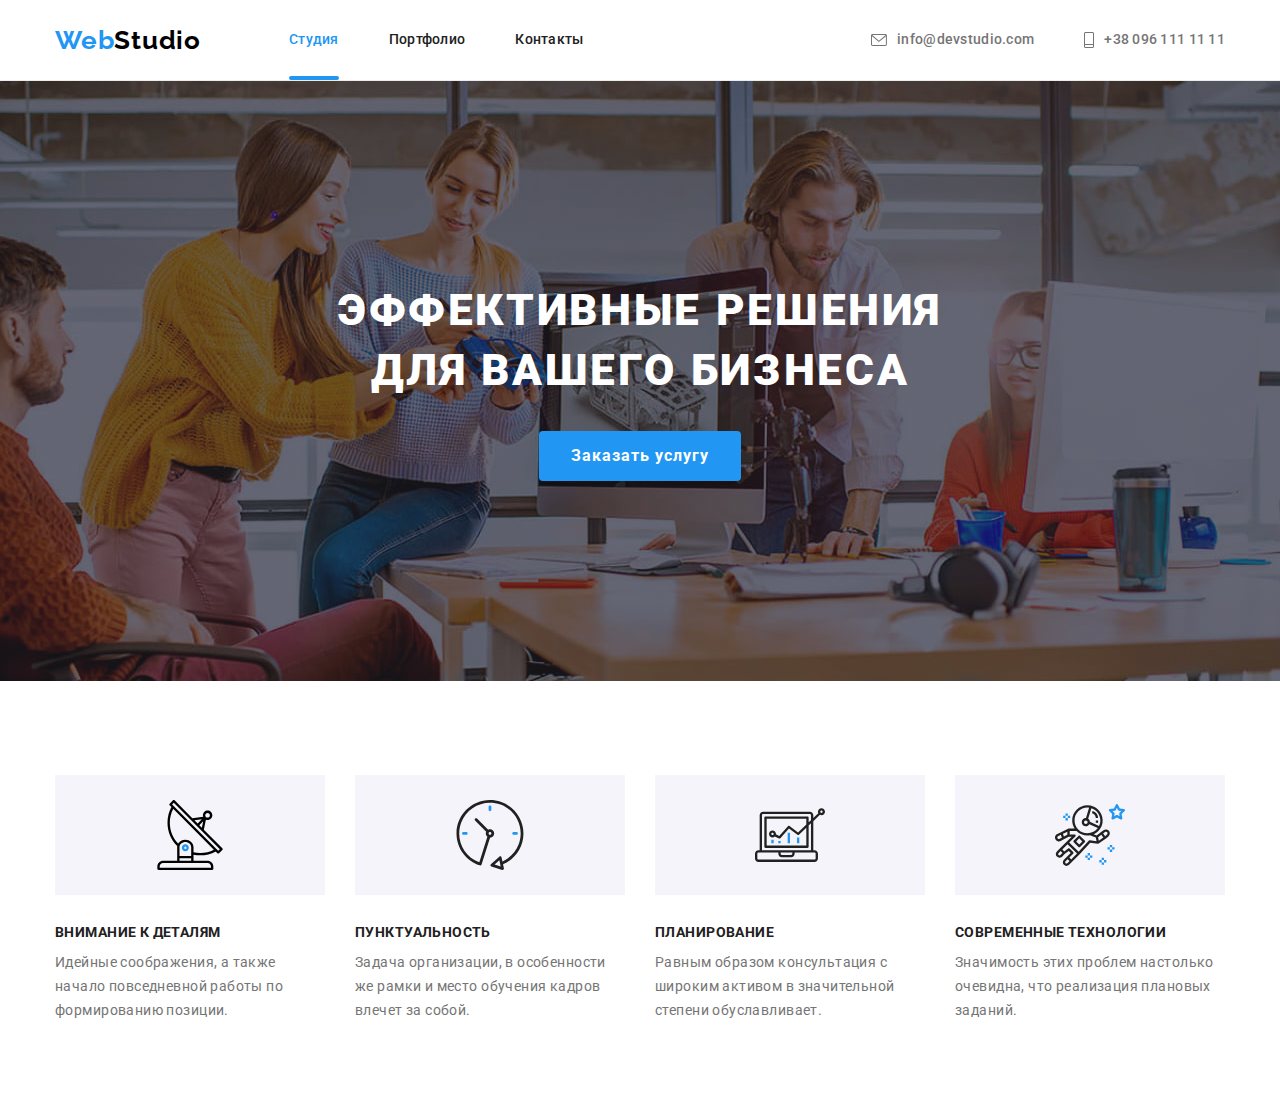
==== index.html @ ddf2f385 "закончил преимущества" ====
<!DOCTYPE html>
<html lang="en">
<head>
    <meta charset="UTF-8">
    <meta http-equiv="X-UA-Compatible" content="IE=edge">
    <meta name="viewport" content="width=device-width, initial-scale=1.0">
    <title>Document</title>
    <link rel="preconnect" href="https://fonts.googleapis.com">
    <link rel="preconnect" href="https://fonts.gstatic.com" crossorigin>
    <link
        href="https://fonts.googleapis.com/css2?family=Oleo+Script&family=Raleway:wght@700&family=Roboto:wght@400;500;700;900&family=Tangerine:wght@700&display=swap"
        rel="stylesheet">
    <link rel="stylesheet" href="https://cdnjs.cloudflare.com/ajax/libs/modern-normalize/1.1.0/modern-normalize.min.css">
    <!-- <link rel="stylesheet" href="./css/styles.css"> -->
    <link rel="stylesheet" href="./css/main.css">
</head>
<!--  -->
<body> 
    <!---------------------Header----------------->
 <header class="header">
     <div class="container wrap-header-item">
         
         <a class="logo" href="">Web<span class="logo__header">Studio</span></a>

         <button type="button" class="header__button">open</button>

         <nav class="header__nav site-nav">
         <ul class="site-nav__list">
             <li class="site-nav__item site-nav__item--current"><a class="site-nav__link site-nav__link--current" href="./index.html" rel="noopener noreferrer">Студия</a></li>
             <li class="site-nav__item"><a class="site-nav__link" href="./portfolio.html" rel="noopener noreferrer">Портфолио</a></li>
             <li class="site-nav__item"><a class="site-nav__link" href="" rel="noopener noreferrer">Контакты</a></li>
         </ul>
        </nav>

        <ul class="header__contact header-contact">
            <li class="header-contact__item"><a class="header-contact__link" href="mailto:info@devstudio.com"><svg class="header-mail-icon"><use href="./images/icons.svg#icon-mail"></use></svg>info@devstudio.com</a></li>
            <li class="header-contact__item"><a class="header-contact__link" href="tel:+380961111111"><svg class="header-phone-icon">
                <use href="./images/icons.svg#icon-tel"></use>
            </svg>+38 096 111 11 11</a></li>
        </ul>
        
     </div>         
 </header>
 <!-- -------------------------------------Main----------- -->
 <main>
<!-- ----------------------------------Hero----------------- -->
     <section class="section-hero">
        <div class="container hero">
         <div class="hero__text-box"><h1 class="hero__text">Эффективные решения для вашего бизнеса</h1></div>
         <button data-modal-open class="hero__button" type="button">Заказать услугу</button>
        </div>
     </section>
<!-- ---------------------------------Advantages------------- -->
     <section class="section advantages">
         <div class="container">
         <h2 class="advantages__heading visually-hidden">Преимущества</h2>


         <ul class="advantages__list">
             <li  class="advantages__item">
                 <div class="advantages__iconbox"><svg class="advantages__icon">
                         <use href="./images/icons.svg#icon-antenna">
                         </use>                         
                     </svg>
                 </div>
                 <h3 class="advantages__title">Внимание к деталям</h3>
                 <p class="advantages__text">Идейные соображения, а также начало повседневной работы по формированию позиции.</p>
                </li>
              <li class="advantages__item">  
                <div class="advantages__iconbox"><svg class="advantages__icon">
                    <use href="./images/icons.svg#icon-clock">
                    </use>                
                </svg>
            </div>
                <h3 class="advantages__title">Пунктуальность</h3>
                <p class="advantages__text">Задача организации, в особенности же рамки и место обучения кадров влечет за собой.</p>
              </li>
              <li class="advantages__item">
                <div class="advantages__iconbox"><svg class="advantages__icon">
                    <use href="./images/icons.svg#icon-diagram">
                    </use>
                </svg>
            </div>
                <h3 class="advantages__title">Планирование</h3>
                <p class="advantages__text">Равным образом консультация с широким активом в значительной степени обуславливает.</p>
              </li>
              <li class="advantages__item">
                <div class="advantages__iconbox"><svg class="advantages__icon">
                    <use href="./images/icons.svg#icon-astronaut">
                    </use>                
                </svg>
            </div>
                <h3 class="advantages__title">Современные технологии</h3>
                <p class="advantages__text">Значимость этих проблем настолько очевидна, что реализация плановых заданий.</p>
              </li>      
         </ul>
        </div>                
     </section>
     <!-- ---------------------------We do--------------------- -->
     <!-- <section class="section we-do">
         <div class="container container__we-do">
         <h2 class="we-do__title">Чем мы занимаемся</h2>
         <ul class="we-do__list">
            <li class="we-do__link">
            <img src="./images/img1m.jpg" alt="рабочий стол человека за работой №1" width="370" height="294">
            <div class="we-do__box-image">
                <div class="we-do__box-title">Десктопные приложения</div>
            </div></li>

            <li class="we-do__link">
            <img src="./images/img2m.jpg" alt="рабочий стол человека за работой №2" width="370" height="294">
            <div class="we-do__box-image">
                <div class="we-do__box-title">Мобильные приложения</div>
            </div></li>

            <li class="we-do__link">
            <img src="./images/img3m.jpg" alt="рабочий стол человека за работой №3" width="370" height="294">
            <div class="we-do__box-image">
                <div class="we-do__box-title">Дизайнерские решения</div>
            </div></li>
         </ul>  
        </div>
         
     </section> -->

     <!-- --------------------------our team---------------- -->
     <!-- <section class="section our-team">
        <div class="container container__our-team">
         <h2 class="our-team__title">Наша команда</h2>
         <ul class="our-team__list">
            <li class="our-team__item">
                <img src="./images/imgf1m.jpg" alt="Игорь Демьяненко Product Designer" width="270" height="260">
                <div class="our-team__comand-description">
                <h3 class="our-team__comand-description--name-foto">Игорь Демьяненко</h3>
                <p class="our-team__comand-description--position">Product Designer</p>
                
                <ul class="our-team__social-list social__list">
                    <li class="social__items">
                        <a class="social__links" href="">
                            <svg class="social__icon" width=20 height=20>
                                <use href="./images/icons.svg#icon-instagram"></use>
                            </svg>
                        </a>
                    </li>
                    <li class="social__items">
                        <a class="social__links" href="">
                            <svg class="social__icon" width=20 height=20>
                                <use href="./images/icons.svg#icon-twitter">

                                </use>
                            </svg>
                        </a>
                    </li>
                    <li class="social__items">
                        <a class="social__links" href="">
                            <svg class="social__icon" width=20 height=20>
                                <use href="./images/icons.svg#icon-facebook">

                                </use>
                            </svg>
                        </a>
                    </li>
                    <li class="social__items">
                        <a class="social__links" href="">
                            <svg class="social__icon" width=20 height=20>
                                <use href="./images/icons.svg#icon-linkedin">

                                </use>
                            </svg>
                        </a>
                    </li>
                </ul>
                </div>
            </li>

            <li class="our-team__item">
                <img src="./images/imgf2m.jpg" alt="Ольга Репина Frontend Developer" width="270" height="260">
                <div class="our-team__comand-description">
                <h3 class="our-team__comand-description--name-foto">Ольга Репина</h3>
                <p class="our-team__comand-description--position">Frontend Developer</p>
                <ul class="our-team__social-list social__list">
                    <li class="social__items">
                        <a class="social__links" href="">
                            <svg class="social__icon" width=20 height=20>
                                <use href="./images/icons.svg#icon-instagram"></use>
                            </svg>
                        </a>
                    </li>
                    <li class="social__items">
                        <a class="social__links" href="">
                            <svg class="social__icon" width=20 height=20>
                                <use href="./images/icons.svg#icon-twitter">
                
                                </use>
                            </svg>
                        </a>
                    </li>
                    <li class="social__items">
                        <a class="social__links" href="">
                            <svg class="social__icon" width=20 height=20>
                                <use href="./images/icons.svg#icon-facebook">
                
                                </use>
                            </svg>
                        </a>
                    </li>
                    <li class="social__items">
                        <a class="social__links" href="">
                            <svg class="social__icon" width=20 height=20>
                                <use href="./images/icons.svg#icon-linkedin">
                
                                </use>
                            </svg>
                        </a>
                    </li>
                </ul>
                </div>
            </li>

            <li class="our-team__item">
                <img src="./images/imgf3m.jpg" alt="Николай Тарасов Marketing" width="270" height="260">
                <div class="our-team__comand-description">
                <h3 class="our-team__comand-description--name-foto">Николай Тарасов</h3>
                <p class="our-team__comand-description--position">Marketing</p>
                <ul class="our-team__social-list social__list">
                    <li class="social__items">
                        <a class="social__links" href="">
                            <svg class="social__icon" width=20 height=20>
                                <use href="./images/icons.svg#icon-instagram"></use>
                            </svg>
                        </a>
                    </li>
                    <li class="social__items">
                        <a class="social__links" href="">
                            <svg class="social__icon" width=20 height=20>
                                <use href="./images/icons.svg#icon-twitter">
                
                                </use>
                            </svg>
                        </a>
                    </li>
                    <li class="social__items">
                        <a class="social__links" href="">
                            <svg class="social__icon" width=20 height=20>
                                <use href="./images/icons.svg#icon-facebook">
                
                                </use>
                            </svg>
                        </a>
                    </li>
                    <li class="social__items">
                        <a class="social__links" href="">
                            <svg class="social__icon" width=20 height=20>
                                <use href="./images/icons.svg#icon-linkedin">
                
                                </use>
                            </svg>
                        </a>
                    </li>
                </ul>
                </div>
            </li>

            <li class="our-team__item">
                <img src="./images/imgf4m.jpg" alt="Михаил Ермаков UI Designer" width="270" height="260">
                <div class="our-team__comand-description">
                <h3 class="our-team__comand-description--name-foto">Михаил Ермаков</h3>
                <p class="our-team__comand-description--position">UI Designer</p>
                <ul class="our-team__social-list social__list">
                    <li class="social__items">
                        <a class="social__links" href="">
                            <svg class="social__icon" width=20 height=20>
                                <use href="./images/icons.svg#icon-instagram"></use>
                            </svg>
                        </a>
                    </li>
                    <li class="social__items">
                        <a class="social__links" href="">
                            <svg class="social__icon" width=20 height=20>
                                <use href="./images/icons.svg#icon-twitter">
                
                                </use>
                            </svg>
                        </a>
                    </li>
                    <li class="social__items">
                        <a class="social__links" href="">
                            <svg class="social__icon" width=20 height=20>
                                <use href="./images/icons.svg#icon-facebook">
                
                                </use>
                            </svg>
                        </a>
                    </li>
                    <li class="social__items">
                        <a class="social__links" href="">
                            <svg class="social__icon" width=20 height=20>
                                <use href="./images/icons.svg#icon-linkedin">
                
                                </use>
                            </svg>
                        </a>
                    </li>
                </ul>
                </div>

            </li>
         </ul>
        </div>
     </section> -->

     <!-- -------------------------clients ------------------------- -->
    <!-- <section class="section our-clients">
        <div class="container clients">
            <h2 class="clients__title">Постоянные клиенты</h2>
            <ul class="client__list">
                <li class="client__item"><a class="client__link" href="">
                    <svg class="client__icon" width=106 height=60>
                        <use href="./images/icons.svg#icon-client1" >

                        </use>
                    </svg>
                </a></li>
                <li class="client__item"><a class="client__link" href="">
                    <svg class="client__icon" width=106 height=60>
                        <use href="./images/icons.svg#icon-client2" >

                        </use>
                    </svg>
                </a></li>
                <li class="client__item"><a class="client__link" href="">
                    <svg class="client__icon" width=106 height=60>
                        <use href="./images/icons.svg#icon-client3" width=106 height=60>

                        </use>
                    </svg>
                </a></li>
                <li class="client__item"><a class="client__link" href="">
                    <svg class="client__icon" width=106 height=60>
                        <use href="./images/icons.svg#icon-client4" width=106 height=60>

                        </use>
                    </svg>
                </a></li>
                <li class="client__item"><a class="client__link" href="">
                    <svg class="client__icon" width=106 height=60>
                        <use href="./images/icons.svg#icon-client5" width=106 height=60>

                        </use>
                    </svg>
                </a></li>
                <li class="client__item"><a class="client__link" href="">
                    <svg class="client__icon" width=106 height=60>
                        <use href="./images/icons.svg#icon-client6" >

                        </use>
                    </svg>
                </a></li>

            </ul>
            
        </div>
    
    </section> -->

 </main>
 <!-- --------------------------footer------------------------------ -->
 <!-- <footer class="footer-all">
     <div class="container container__footer">
         <div class="wrap-logo-addres">
    <a class="logo" href="">Web<span class="logo__footer">Studio</span></a>
    <address class="adress">
        <p class="adress__text">
        г. Киев, пр-т Леси Украинки, 26
        </p>
        <ul class="adress__list">
            <li class="adress__item"><a class="footer__contact" href="mailto:info@example.com">info@example.com</a></li>
            <li class="adress__item"><a class="footer__contact" href="tel:+380991111111">+38 099 111 11 11</a></li>
        </ul>        
    </address>
    </div> -->
    <!-- ----------------------join----------------------------- -->
    <!-- <div class="join">
        <p class="join__title">присоединяйтесь</p>
    
<ul class="social__list">
    <li class="social__items">
        <a class="social__links footer" href="">
            <svg class="social__icon footer" width=20 height=20>
                <use href="./images/icons.svg#icon-instagram"></use>
            </svg>
        </a>
    </li>
    <li class="social__items">
        <a class="social__links footer" href="">
            <svg class="social__icon footer" width=20 height=20>
                <use href="./images/icons.svg#icon-twitter">

                </use>
            </svg>
        </a>
    </li>
    <li class="social__items">
        <a class="social__links footer" href="">
            <svg class="social__icon footer" width=20 height=20>
                <use href="./images/icons.svg#icon-facebook">

                </use>
            </svg>
        </a>
    </li>
    <li class="social__items">
        <a class="social__links footer" href="">
            <svg class="social__icon footer" width=20 height=20>
                <use href="./images/icons.svg#icon-linkedin">

                </use>
            </svg>
        </a>
    </li>
</ul>
    </div> -->
<!-- -------------------------- subscription ------------------------>

    <!-- <div class="subscription"><p class="subscription__title">Подпишитесь на рассылку</p>
    
    <form action="#" class="subscription__form">
    <input type="email" class="subscription__input" placeholder="Email">    
    <button type="submit" class="subscription__button" >Подписаться <span>
    <svg class="subscription__svg" width=24 height=24>
        <use href="./images/icons.svg#icon-send">    
        </use>
    </svg>
    </span></button>
    </form>
    </div>
    
    

    </div>
 </footer> -->



 <!-- ---------------------modal-------------------------------------- -->
<div class="backdrop is-hidden" data-modal>
    <div class="modal">
        <button data-modal-close class="modal__button-closed">
            <svg class="modal__button-closed__cross" width=11 height=11>
                <use href="./images/icons.svg#icon-cross">         
                </use>
            </svg>
            </button>

            <p class="modal__title">Оставьте свои данные, мы вам перезвоним</p>
            <form action="#" class="modal__form">
                <div class="modal__field">
                <label for="user-name" class="modal__form--label">Имя</label>
                <div class="svg-input-warp">
                <input id="user-name" type="text" name="user-name" required class="modal__form--input">
                <svg class="modal__svg" width=12px height=12px>
                    <use href="./images/icons.svg#icon-manblack"></use>
                </svg>
                </div>                
                </div>
                <div class="modal__field">
                    <label for="user-tel" class="modal__form--label">Телефон</label>
                    <div class="svg-input-warp">
                        <input id="user-tel" type="tel" name="user-tel" required class="modal__form--input">
                        <svg class="modal__svg" width=13px height=13px>
                            <use href="./images/icons.svg#icon-telmodal"></use>
                        </svg>
                    </div>
                </div>
                <div class="modal__field">
                    <label for="user-mail" class="modal__form--label">Почта</label>
                    <div class="svg-input-warp">
                        <input id="user-mail" type="email" name="user-mail" required class="modal__form--input">
                        <svg class="modal__svg" width=15px height=12px>
                            <use href="./images/icons.svg#icon-mailmodal"></use>
                        </svg>
                    </div>
                </div>
                <div class="modal__field text-area">
                    <label for="modal-comment" class="modal__form--label">Комментарий</label>
                    <textarea class="modal__text--area" name="user-comment" id="modal-comment" placeholder="Введите текст"></textarea>
                </div>

                <div class="checkbox">
                    <input type="checkbox" name="slave" id="slave" class="checkbox__input visually-hidden"/>
                    <label for="slave" class="checkbox__label"><span class="checkbox__icon">
                        <svg class="checkbox__svg" width=11px height=8px>
                        <use href="./images/icons.svg#icon-icon-cheksmal"></use>
                    </svg></span> Соглашаюсь с рассылкой и принимаю <a href="" class="checkbox-link">Условия договора</a> </label>
                </div>


                <button type="submit" class="modal__button--submit" >Отправить</button>
            </form>
    </div>
</div>
 
<script src="./js/modal.js"></script>
</body>
</html>




<!-- fill="#fff" style="fill: var(--color1, #fff); stroke: var(--color1, #fff)" stroke="#fff" stroke-linejoin="miter"
stroke-linecap="butt" stroke-miterlimit="4" stroke-width="0.64" -->
---- css/styles.css ----
/* шрифты
Raleway 700
Oleo Script 400
Roboto 500
Roboto 900
Roboto 700
Roboto 400*/

/* :root {
  --main-title-color: #ffffff;
  --second-title-color: #212121;
  --main-text-color: #757575;
  --main-logo-color: #2196f3;
  --second-logo-color: #000000;
  --main-btn-color: #212121;
  --second-btn-color: #ffffff;
  --main-headertext-color: #212121;
  --second-headertext-color: #757575;
  --third-headertext-color: #2196f3;
  --main-footertext-color: #ffffff;
  --second-footertext-color: rgba(255, 255, 255, 0.6);
  --third-logo-color: #ffffff;
  --third-footertext-color: #2196f3;
  --firs-icon-color: #afb1b8;
} */
/* ul {
  list-style: none;
  padding: 0;
}
h1,
h2,
h3,
h4,
h5,
h6,
p,
ul {
  margin: 0;
  padding-inline-start: 0;
}

body {
  font-family: Roboto, sans-serif;
  color: #757575;
  background: #ffffff;
}

button {
  padding: 0;
  border: 0;
}

.list {
  list-style: none;
}
.link {
  text-decoration: none;
} */
/* .section {
  padding-top: 94px;
  padding-bottom: 94px;
}

.container {
  width: 1200px;
  padding-left: 15px;
  padding-right: 15px;
  margin: 0 auto;
} */

/* .visually-hidden {
  position: absolute;
  width: 1px;
  height: 1px;
  margin: -1px;
  padding: 0;
  overflow: hidden;
  border: 0;
  clip: rect(0 0 0 0);
} */

/* -------------------header------------------------- */
/* Header logo */
/* .header {
  border-bottom: 1px solid #ececec;
}

.site-nav {
  display: flex;
  align-items: center;
}
.logo {
  font-family: Raleway, sans-serif;
  font-weight: 700;
  font-size: 26px;
  line-height: 1.19;
  letter-spacing: 0.03em;
  color: var(--second-logo-color);
  margin-right: 93px;
  display: block;
}
.accent {
  color: var(--main-logo-color);
} */
/* Header NAV */
/* .navigation-list {
  display: flex;
}
.navigation-list .navigation-item:not(:last-child) {
  margin-right: 50px;
}

.navigation {
  font-weight: 500;
  font-size: 14px;
  line-height: 1.14;
  letter-spacing: 0.02em;
  color: var(--main-headertext-color);
  display: block;
}
.current {
  color: var(--main-logo-color);
}
.currentli {
  display: flex;
  position: relative;
}
.currentli::after {
  content: '';
  width: 100%;
  height: 4px;
  border-radius: 2px;

  background: #2196f3;

  position: absolute;
  bottom: 0;
  left: 0;
}

.link.navigation {
  padding-top: 32px;
  padding-bottom: 32px;
  display: block;
  transition: color 250ms cubic-bezier(0.4, 0, 0.2, 1);
}
.link.navigation:hover,
.link.navigation:focus {
  color: var(--third-headertext-color);
} */

/* Header contact */
/* .list.contact {
  display: flex;
  margin-left: auto;
}
.header-mail-icon {
  width: 16px;
  height: 12px;
  margin-right: 10px;
  fill: currentColor;
}

.header-phone-icon {
  width: 10px;
  height: 16px;
  margin-right: 10px;
  fill: currentColor;
}

.link.contact {
  font-weight: 500;
  font-size: 14px;
  line-height: 1.14;
  letter-spacing: 0.02em;
  color: var(--main-text-color);
  display: flex;
  align-items: center;
  padding-top: 32px;
  padding-bottom: 32px;

  transition: color 250ms cubic-bezier(0.4, 0, 0.2, 1);
}
.list.contact .contact-item:not(:last-child) {
  margin-right: 50px;
}

.link.contact:hover,
.link.contact:focus {
  color: var(--third-headertext-color);
}

.contact-item {
  display: block;
} */

/* -------------------------------main------------------------------------ */
/* -------------------------------hero */
/* .hero {
  background: #2f303a;
  padding-bottom: 200px;
  padding-top: 200px;
  max-width: 1600px;
  height: 600px;
  margin-left: auto;
  margin-right: auto;

  background-image: linear-gradient(to right, rgba(47, 48, 58, 0.4), rgba(47, 48, 58, 0.4)),
    url(../images/ImgBG.jpg);
  background-repeat: no-repeat;
  background-size: cover;
  background-position: center;
}

.hero-text {
  font-style: normal;
  font-weight: 900;
  font-size: 44px;
  line-height: 1.36;
  text-align: center;
  letter-spacing: 0.06em;
  text-transform: uppercase;
  color: #ffffff;

  width: 696px;
  margin-bottom: 30px;
  margin-left: auto;
  margin-right: auto;
}
.hero-btn {
  font-weight: 700;
  background: #2196f3;
  font-size: 16px;
  line-height: 1.87;
  letter-spacing: 0.06em;
  color: var(--second-btn-color);
  cursor: pointer;
  border-radius: 4px;
  box-shadow: 0px 4px 4px rgba(0, 0, 0, 0.15);
  display: block;
  padding: 10px 32px;

  margin-left: auto;
  margin-right: auto;

  transition: background 250ms cubic-bezier(0.4, 0, 0.2, 1);
}

.hero-btn:hover,
.hero-btn:focus {
  background: #188ce8;
} */

/* ------------------------------advantages */

/* .hidden-heading {
  position: absolute;
  width: 1px;
  height: 1px;
  margin: -1px;
  padding: 0;
  overflow: hidden;
  border: 0;
  clip: rect(0 0 0 0);
}

.list.advantages {
  display: flex;
}
.iconbox-advantages {
  display: flex;
  align-items: center;
  justify-content: center;
  width: 270px;
  height: 120px;
  margin-bottom: 30px;
  background-color: #f5f4fa;
}
.icon-advantages {
  width: 70px;
  height: 70px;
}

.item-advantages:not(:last-child) {
  margin-right: 30px;
}

.title-advantages {
  font-weight: 700;
  font-size: 14px;
  line-height: 1.14;
  letter-spacing: 0.03em;
  text-transform: uppercase;
  color: var(--second-title-color);

  display: block;
  margin-bottom: 10px;
  width: 270px;
}
.text-advantages {
  font-size: 14px;
  line-height: 1.71;
  letter-spacing: 0.03em;

  display: block;
  width: 270px;
} */

/* -------------------------------------------what do we do ------------*/
/* .section.we-do {
  padding-top: 0px;
}
.we-do-title {
  font-weight: 700;
  font-size: 36px;
  line-height: 1.17;
  letter-spacing: 0.03em;
  color: var(--second-title-color);

  margin-bottom: 50px;
  text-align: center;
}
.list.we-do {
  display: flex;
  justify-content: space-between;
}
.wedo-link {
  position: relative;
  display: flex;
}
.wedo-box {
  display: flex;
  position: absolute;
  width: 100%;
  height: 70px;
  background: rgba(47, 48, 58, 0.8);
  left: 0;
  bottom: 0;
  justify-content: center;
  align-items: center;
}
.wedo-boxtitle {
  font-family: Roboto;
  font-style: normal;
  font-weight: bold;
  font-size: 14px;
  line-height: 1.14;
  text-align: center;
  letter-spacing: 0.03em;
  text-transform: uppercase;

  color: #ffffff;
} */

/* -----------------------------------------------our team ---------------- */
/* .our-team {
  background: #f5f4fa;
}
.title-our-team {
  font-weight: 700;
  font-size: 36px;
  line-height: 1.17;
  letter-spacing: 0.03em;
  color: var(--second-title-color);

  text-align: center;
  margin-bottom: 50px;
}
.list.our-team {
  display: flex;
  justify-content: space-between;
}

.team-item {
  background: #ffffff;
  box-shadow: 0px 1px 3px rgba(0, 0, 0, 0.12), 0px 1px 1px rgba(0, 0, 0, 0.14),
    0px 2px 1px rgba(0, 0, 0, 0.2);
  border-radius: 0px 0px 4px 4px;
}

.comand-description {
  padding-top: 30px;
  padding-bottom: 30px;
}

.name-foto {
  font-weight: 500;
  font-size: 16px;
  line-height: 1.19;
  letter-spacing: 0.03em;
  color: var(--second-title-color);

  text-align: center;
  margin-bottom: 10px;
}
.our-team-position {
  font-size: 16px;
  line-height: 1.19;
  letter-spacing: 0.03em;
  text-align: center;
  margin-bottom: 16px;
}
.social-list {
  display: flex;
  justify-content: center;
  align-items: center;
}
.social-items {
  width: 44px;
  height: 44px;
}
.social-links {
  width: 100%;
  height: 100%;
  border-radius: 50%;
  display: flex;
  justify-content: center;
  align-items: center;
  color: #afb1b8;

  transition: color 250ms cubic-bezier(0.4, 0, 0.2, 1),
    background-color 250ms cubic-bezier(0.4, 0, 0.2, 1);
}
.social-items:not(:last-child) {
  margin-right: 10px;
}
.social-icon {
  fill: currentColor;
}
.social-links:hover,
.social-links:focus {
  background-color: var(--main-logo-color);
  color: #ffffff;
} */

/* ------------------------------clients----------------------------------- */
/* .clients-title {
  font-weight: 700;
  font-size: 36px;
  line-height: 1.17;
  letter-spacing: 0.03em;
  color: var(--second-title-color);

  margin-bottom: 50px;
  text-align: center;
}
.client-list {
  display: flex;
  justify-content: space-between;
}
.client-item {
  border-radius: 4px;
  width: 170px;
  height: 92px;
  display: flex;
  align-items: center;
  justify-content: center;
}
.client-link {
  border: 1px solid #afb1b8;
  box-sizing: border-box;
  display: flex;
  align-items: center;
  justify-content: center;
  width: 100%;
  height: 100%;
  color: #afb1b8;

  transition: color 250ms cubic-bezier(0.4, 0, 0.2, 1),
    border-color 250ms cubic-bezier(0.4, 0, 0.2, 1);
}

.client-icon {
  fill: currentColor;
}

.client-link:focus,
.client-link:hover {
  border-color: var(--main-logo-color);
  color: #2196f3;
} */

/* ------------------------------footer------------------------------------ */
/* .footer-all {
  background: #2f303a;
  padding-top: 60px;
  padding-bottom: 60px;
  width: 1600px;
  margin-left: auto;
  margin-right: auto;
}
.container-footer {
  margin-right: 70px;
}

.link.logo {
  display: block;
}
.logowite {
  color: var(--third-logo-color);
}

.adress {
  font-style: normal;
  font-size: 14px;
  line-height: 1.71;
  letter-spacing: 0.03em;
  color: var(--main-footertext-color);
  margin-bottom: 9px;
  margin-top: 20px;
}
.link.footer-contact {
  font-style: normal;
  font-size: 14px;
  line-height: 1.71;
  letter-spacing: 0.03em;
  color: rgba(255, 255, 255, 0.6);

  transition: color 250ms cubic-bezier(0.4, 0, 0.2, 1);
}
.footerli:not(:last-child) {
  margin-bottom: 9px;
}

.link.footer-contact:hover,
.link.footer-contact:focus {
  color: var(--third-footertext-color);
} */

/* ---------------------------join---------------------------- */

/* .container.footer {
  display: flex;
  align-items: baseline;
}
.join {
  margin-right: 93px;
}

.join-headers {
  font-family: Roboto;
  font-style: normal;
  font-weight: bold;
  font-size: 14px;
  line-height: 1.14;
  letter-spacing: 0.03em;
  text-transform: uppercase;

  margin-bottom: 20px;
  width: 145px;
  height: 16px;

  color: #ffffff;
}
.social-icon.footer {
  fill: #ffffff;
}
.social-links.footer {
  background-color: rgba(255, 255, 255, 0.1);

  transition: background-color 250ms cubic-bezier(0.4, 0, 0.2, 1);
}
.social-links.footer:hover,
.social-links.footer:focus {
  background-color: var(--third-footertext-color);
} */
/* ----------------------subscription---------------------------- */
/* .subscription-title {
  margin-bottom: 20px;

  font-family: Roboto;
  font-style: normal;
  font-weight: bold;
  font-size: 14px;
  line-height: 1.14;
  letter-spacing: 0.03em;
  text-transform: uppercase;

  color: #ffffff;
}
.subscription-form {
  display: flex;
}

.subscription-input {
  background-color: #2f303a;
  width: 358px;
  height: 50px;
  margin-right: 12px;
  padding-left: 16px;
}

.subscription-input::placeholder {
  font-family: Roboto;
  font-style: normal;
  font-weight: normal;
  font-size: 16px;
  line-height: 1.25;

  display: flex;
  align-items: center;
  letter-spacing: 0.03em;

  color: rgba(255, 255, 255, 0.6);
}

.subscription-svg {
  margin-top: 13px;
  margin-left: 10px;
}

.subscription-button {
  width: 200px;
  height: 50px;

  font-family: Roboto;
  font-style: normal;
  font-weight: bold;
  font-size: 16px;
  line-height: 1.87;

  display: flex;
  align-items: center;
  text-align: center;
  letter-spacing: 0.06em;
  justify-content: center;

  color: #ffffff;
  background-color: var(--main-logo-color);
} */

/* ---------------------------Portfolio---------------------- */
/* ---------------------------filter -------------------------*/

/* ---------------------------list filter example */

/* .list.filter {
  display: flex;
  background: #ffffff;
  justify-content: center;
  margin-bottom: 50px;
}
.filter-item:not(:last-child) {
  margin-right: 8px;
}

.filter-item {
  border-radius: 4px;
}

.filter-btn {
  font-weight: 500;
  font-size: 16px;
  line-height: 1.62;
  letter-spacing: 0.03em;
  color: var(--main-btn-color);
  background-color: #f5f4fa;
  cursor: pointer;
  border-radius: 4px;

  padding: 6px 22px;

  transition: background-color 250ms cubic-bezier(0.4, 0, 0.2, 1),
    border-radius 250ms cubic-bezier(0.4, 0, 0.2, 1), box-shadow 250ms cubic-bezier(0.4, 0, 0.2, 1);
}
.filter-btn:hover,
.filter-btn:focus {
  background-color: #2196f3;
  border-radius: 4px;
  box-shadow: 0px 3px 1px rgba(0, 0, 0, 0.1), 0px 1px 2px rgba(0, 0, 0, 0.08),
    0px 2px 2px rgba(0, 0, 0, 0.12);
} */

/* ---------------------------------example------------------------ */

/* .list.example {
  display: flex;
  flex-wrap: wrap;
}

.example-item {
  margin-right: 30px;
  margin-bottom: 30px;
  transition: box-shadow 250ms cubic-bezier(0.4, 0, 0.2, 1);
}
.example-img {
  display: flex;
  position: relative;
  overflow: hidden;
}

.example-overlay {
  display: flex;
  position: absolute;
  top: 0;
  left: 0;
  width: 100%;
  height: 100%;
  background: rgba(33, 150, 243, 0.9);
  transform: translateY(101%);
  transition: transform 250ms cubic-bezier(0.4, 0, 0.2, 1);
}
.link-example {
  text-decoration: none;
}

.link-example:hover .example-overlay,
.link-example:focus .example-overlay {
  transform: translateY(0%);
}
.example-item:hover,
.example-item:focus {
  box-shadow: 0px 1px 1px rgba(0, 0, 0, 0.12), 0px 4px 4px rgba(0, 0, 0, 0.06),
    1px 4px 6px rgba(0, 0, 0, 0.16);
}

.example-overlay-text {
  padding: 63px 24px 63px 24px;

  font-family: Roboto;
  font-style: normal;
  font-weight: normal;
  font-size: 18px;
  line-height: 1.56;

  letter-spacing: 0.03em;

  color: #ffffff;
}

.example-description {
  border-bottom: 1px solid #eeeeee;
  border-left: 1px solid #eeeeee;
  border-right: 1px solid #eeeeee;
  padding: 20px 24px 20px 24px;
}

.example-item:nth-child(3n) {
  margin-right: 0px;
}

.example-item:nth-last-child(-n + 3) {
  margin-bottom: 0px;
}

.title-example {
  font-weight: 700;
  font-size: 18px;
  line-height: 2;
  letter-spacing: 0.06em;
  color: var(--second-title-color);
}

.text-example {
  font-size: 16px;
  line-height: 1.87;
  letter-spacing: 0.03em;
  color: #757575;
} */

/* ------------------modal----------------------------------------- */

/* .backdrop {
  position: fixed;
  top: 0;
  left: 0;

  width: 100%;
  height: 100%;

  background-color: rgba(0, 0, 0, 0.2);

  transition: opacity 250ms cubic-bezier(0.4, 0, 0.2, 1);
}

.modal {
  position: absolute;
  top: 50%;
  left: 50%;
  transform: translate(-50%, -50%);

  width: 528px;
  height: 581px;
  padding: 40px 39px 40px 41px;

  background: #ffffff;
  box-shadow: 0px 1px 3px rgba(0, 0, 0, 0.12), 0px 1px 1px rgba(0, 0, 0, 0.14),
    0px 2px 1px rgba(0, 0, 0, 0.2);
  border-radius: 4px;
}

.modal-title {
  font-family: Roboto;
  font-style: normal;
  font-weight: bold;
  font-size: 20px;
  line-height: 1.15;
  text-align: center;
  letter-spacing: 0.03em;

  margin-bottom: 30px;

  color: #212121;
}

.modal-field {
  margin-bottom: 10px;
}
.modal-field.text-area {
  margin-bottom: 0px;
}

.modal-form-label {
  margin-bottom: 4px;

  font-family: Roboto;
  font-style: normal;
  font-weight: normal;
  font-size: 12px;
  line-height: 1.17;
  letter-spacing: 0.01em;

  color: #757575;
}

.modal-form-input {
  width: 100%;
  height: 40px;
  border: 1px solid rgba(33, 33, 33, 0.2);
  box-sizing: border-box;
  border-radius: 4px;
  padding: 0;
  padding-left: 42px;

  transition: border-color 250ms cubic-bezier(0.4, 0, 0.2, 1);
}

.svg-input-warp {
  position: relative;
}

.modal-svg {
  position: absolute;
  left: 15px;
  bottom: 14px;

  transition: fill 250ms cubic-bezier(0.4, 0, 0.2, 1);
}

.modal-form-input:focus + .modal-svg {
  fill: var(--main-logo-color);
}

.modal-form-input:focus {
  border-color: #2196f3;
  outline: none;
}

.modal-text-area:focus {
  border-color: #2196f3;
  outline: none;
}

.modal-text-area {
  display: block;
  width: 100%;
  height: 120px;
  padding: 12px 16px;
  resize: none;

  border: 1px solid rgba(33, 33, 33, 0.2);
  box-sizing: border-box;
  border-radius: 4px;

  transition: border-color 250ms cubic-bezier(0.4, 0, 0.2, 1);
}

.modal-text-area::placeholder {
  font-family: Roboto;
  font-style: normal;
  font-weight: normal;
  font-size: 12px;
  line-height: 1.17;
  letter-spacing: 0.01em;

  color: rgba(117, 117, 117, 0.5);
}

.modal-field-checkbox {
  margin-bottom: 30px;
  margin-top: 20px;
}

.modal-checkbox:checked + .checkbox-label .custom-chek-icon {
  background-color: #2196f3;
  border: none;
}

.modal-checkbox:focus + .checkbox-label .custom-chek-icon {
  border-color: #2196f3;
}

.checkbox-label {
  width: 401px;
  font-size: 14px;
  line-height: 1.46;
  display: flex;
}
.checkbox-link {
  color: #2196f3;
}
.custom-chek-icon {
  width: 16px;
  height: 15px;
  border: solid;
  border-color: #212121;
  border-radius: 4px;
  margin-right: 8px;
  display: flex;
  align-items: center;
  justify-content: center;

  transition: background-color 250ms cubic-bezier(0.4, 0, 0.2, 1),
    border-color 250ms cubic-bezier(0.4, 0, 0.2, 1);
}
.svg-check {
  fill: #ffffff;
}

.modal-form-button {
  width: 200px;
  height: 50px;
  margin-left: auto;
  margin-right: auto;

  font-family: Roboto;
  font-style: normal;
  font-weight: bold;
  font-size: 16px;
  line-height: 1.87;

  display: flex;
  align-items: center;
  text-align: center;
  letter-spacing: 0.06em;
  justify-content: center;

  color: #ffffff;
  background-color: var(--main-logo-color);
}

.button-modal-closed {
  position: absolute;
  top: 8px;
  right: 8px;

  width: 30px;
  height: 30px;
  background: #ffffff;
  border: 1px solid rgba(0, 0, 0, 0.1);
  border-radius: 50%;
  box-shadow: 0px 1px 3px rgba(0, 0, 0, 0.12), 0px 1px 1px rgba(0, 0, 0, 0.14),
    0px 2px 1px rgba(0, 0, 0, 0.2);

  transition: fill 250ms cubic-bezier(0.4, 0, 0.2, 1);
}

.button-modal-closed:hover {
  fill: #2196f3;
}

.backdrop.is-hidden {
  opacity: 0;
  pointer-events: none;
} */
---- css/main.css ----
:root {
  --main-title-color: #ffffff;
  --second-title-color: #212121;
  --main-text-color: #757575;
  --main-logo-color: #2196f3;
  --second-logo-color: #000000;
  --main-btn-color: #212121;
  --second-btn-color: #ffffff;
  --main-headertext-color: #212121;
  --second-headertext-color: #757575;
  --third-headertext-color: #2196f3;
  --main-footertext-color: #ffffff;
  --second-footertext-color: rgba(255, 255, 255, 0.6);
  --third-logo-color: #ffffff;
  --third-footertext-color: #2196f3;
  --firs-icon-color: #afb1b8;
}

ul {
  list-style: none;
  padding: 0;
}

h1,
h2,
h3,
h4,
h5,
h6,
p,
ul {
  margin: 0;
  padding-inline-start: 0;
}

body {
  font-family: Roboto, sans-serif;
  color: #757575;
  background: #ffffff;
}

button {
  padding: 0;
  border: 0;
}

a {
  text-decoration: none;
}

.visually-hidden {
  position: absolute;
  width: 1px;
  height: 1px;
  margin: -1px;
  padding: 0;
  overflow: hidden;
  border: 0;
  clip: rect(0 0 0 0);
}

.logo {
  font-family: Raleway, sans-serif;
  font-weight: 700;
  font-size: 26px;
  line-height: 1.19;
  letter-spacing: 0.03em;
  color: var(--main-logo-color);
  display: block;
}

@media screen and (min-width: 768px) {
  .logo {
    margin-right: 88px;
  }
}

.logo__header {
  color: var(--second-logo-color);
}

.logo__footer {
  color: var(--third-logo-color);
}

.header {
  border-bottom: 1px solid #ececec;
}

.wrap-header-item {
  display: flex;
  justify-content: space-between;
  align-items: center;
}

@media screen and (max-width: 767px) {
  .wrap-header-item {
    height: 60px;
  }
}

@media screen and (min-width: 768px) {
  .header__button {
    display: none;
  }
}

.header__nav {
  display: none;
}

@media screen and (min-width: 768px) {
  .header__nav {
    display: block;
  }
}

.site-nav__list {
  display: flex;
}

.site-nav__item:not(:last-child) {
  margin-right: 50px;
}

.site-nav__link {
  font-weight: 500;
  font-size: 14px;
  line-height: 1.14;
  letter-spacing: 0.02em;
  color: var(--main-headertext-color);
  display: block;
  padding-top: 32px;
  padding-bottom: 32px;
  display: block;
  transition: color 250ms cubic-bezier(0.4, 0, 0.2, 1);
}

.site-nav__link:hover, .site-nav__link:focus {
  color: var(--third-headertext-color);
}

.site-nav__link--current {
  color: var(--main-logo-color);
}

.site-nav__item--current {
  display: flex;
  position: relative;
}

.site-nav__item--current::after {
  content: '';
  width: 100%;
  height: 4px;
  border-radius: 2px;
  background: #2196f3;
  position: absolute;
  bottom: 0;
  left: 0;
}

.header-contact {
  display: none;
  margin-left: auto;
}

@media screen and (min-width: 768px) {
  .header-contact {
    display: block;
  }
}

@media screen and (min-width: 1200px) {
  .header-contact {
    display: flex;
  }
}

.header-mail-icon {
  width: 16px;
  height: 12px;
  margin-right: 10px;
  fill: currentColor;
}

.header-phone-icon {
  width: 10px;
  height: 16px;
  margin-right: 10px;
  fill: currentColor;
}

.header-contact__link {
  font-weight: 500;
  font-size: 14px;
  line-height: 1.14;
  letter-spacing: 0.02em;
  color: var(--main-text-color);
  display: flex;
  align-items: center;
  transition: color 250ms cubic-bezier(0.4, 0, 0.2, 1);
}

.header-contact__link.header-contact__link:hover, .header-contact__link.header-contact__link:focus {
  color: var(--third-headertext-color);
}

@media screen and (min-width: 1200px) {
  .header-contact__link {
    padding-top: 32px;
    padding-bottom: 32px;
  }
}

@media screen and (min-width: 768px) and (max-width: 1199px) {
  .header-contact__item:not(:last-child) {
    margin-bottom: 12px;
  }
}

@media screen and (min-width: 1200px) {
  .header-contact__item:not(:last-child) {
    margin-right: 50px;
    margin-bottom: 0px;
  }
}

.section-hero {
  background: #2f303a;
  padding-bottom: 200px;
  padding-top: 200px;
  max-width: 1600px;
  height: 600px;
  margin-left: auto;
  margin-right: auto;
  background-image: linear-gradient(to right, rgba(47, 48, 58, 0.4), rgba(47, 48, 58, 0.4)), url(/images/hero.jpg);
  background-repeat: no-repeat;
  background-size: cover;
  background-position: center;
}

@media (min-device-pixel-ratio: 2), (min-resolution: 192dpi), (min-resolution: 2dppx) {
  .section-hero {
    background-image: linear-gradient(to right, rgba(47, 48, 58, 0.4), rgba(47, 48, 58, 0.4)), url(/images/hero2x.jpg);
  }
}

@media screen and (min-width: 768px) {
  .section-hero {
    background-image: linear-gradient(to right, rgba(47, 48, 58, 0.4), rgba(47, 48, 58, 0.4)), url(/images/hero-tablet.jpg);
  }
}

@media screen and (min-width: 768px) and (min-device-pixel-ratio: 2), screen and (min-width: 768px) and (min-resolution: 192dpi), screen and (min-width: 768px) and (min-resolution: 2dppx) {
  .section-hero {
    background-image: linear-gradient(to right, rgba(47, 48, 58, 0.4), rgba(47, 48, 58, 0.4)), url(/images/hero-tablet2x.jpg);
  }
}

@media screen and (min-width: 1200px) {
  .section-hero {
    background-image: linear-gradient(to right, rgba(47, 48, 58, 0.4), rgba(47, 48, 58, 0.4)), url(/images/hero-desktop.jpg);
  }
}

@media screen and (min-width: 1200px) and (min-device-pixel-ratio: 2), screen and (min-width: 1200px) and (min-resolution: 192dpi), screen and (min-width: 1200px) and (min-resolution: 2dppx) {
  .section-hero {
    background-image: linear-gradient(to right, rgba(47, 48, 58, 0.4), rgba(47, 48, 58, 0.4)), url(/images/hero-desktop2x.jpg);
  }
}

@media screen and (max-width: 768px) {
  .hero__text {
    font-style: normal;
    font-weight: 900;
    font-size: 26px;
    line-height: 1.38;
    text-align: center;
    letter-spacing: 0.06em;
    text-transform: uppercase;
    color: #ffffff;
    width: 360px;
    margin-bottom: 30px;
    margin-left: auto;
    margin-right: auto;
  }
}

@media screen and (min-width: 769px) and (max-width: 1600px) {
  .hero__text {
    font-style: normal;
    font-weight: 900;
    font-size: 44px;
    line-height: 1.36;
    text-align: center;
    letter-spacing: 0.06em;
    text-transform: uppercase;
    color: #ffffff;
    width: 696px;
    margin-bottom: 30px;
    margin-left: auto;
    margin-right: auto;
  }
}

.hero__button {
  font-weight: 700;
  background: #2196f3;
  font-size: 16px;
  line-height: 1.87;
  letter-spacing: 0.06em;
  color: var(--second-btn-color);
  cursor: pointer;
  border-radius: 4px;
  box-shadow: 0px 4px 4px rgba(0, 0, 0, 0.15);
  display: block;
  padding: 10px 32px;
  margin-left: auto;
  margin-right: auto;
  transition: background 250ms cubic-bezier(0.4, 0, 0.2, 1);
}

.hero__button:hover, .hero__button:focus {
  background: #188ce8;
}

.advantages__list {
  display: flex;
}

@media screen and (max-width: 1200px) {
  .advantages__list {
    flex-wrap: wrap;
    justify-content: center;
  }
}

.advantages__iconbox {
  display: flex;
  align-items: center;
  justify-content: center;
  width: 100%;
  height: 120px;
  margin-bottom: 30px;
  background-color: #f5f4fa;
}

.advantages__icon {
  width: 70px;
  height: 70px;
}

.advantages__item:not(:last-child) {
  margin-right: 30px;
}

@media screen and (max-width: 767px) {
  .advantages__item:not(:last-child) {
    margin-right: 0px;
    margin-bottom: 30px;
  }
}

@media screen and (max-width: 1198px) {
  .advantages__item:not(:last-child) {
    margin-bottom: 30px;
  }
}

.advantages__title {
  font-weight: 700;
  font-size: 14px;
  line-height: 1.14;
  letter-spacing: 0.03em;
  text-transform: uppercase;
  color: var(--second-title-color);
  display: block;
  margin-bottom: 10px;
  width: 270px;
}

@media screen and (max-width: 767px) {
  .advantages__title {
    text-align: center;
  }
}

.advantages__text {
  font-size: 14px;
  line-height: 1.71;
  letter-spacing: 0.03em;
  display: block;
  width: 270px;
}

.section.we-do {
  padding-top: 0px;
}

.we-do__title {
  font-weight: 700;
  font-size: 36px;
  line-height: 1.17;
  letter-spacing: 0.03em;
  color: var(--second-title-color);
  margin-bottom: 50px;
  text-align: center;
}

.we-do__list {
  display: flex;
  justify-content: space-between;
}

.we-do__link {
  position: relative;
  display: flex;
}

.we-do__box-image {
  display: flex;
  position: absolute;
  width: 100%;
  height: 70px;
  background: rgba(47, 48, 58, 0.8);
  left: 0;
  bottom: 0;
  justify-content: center;
  align-items: center;
}

.we-do__box-title {
  font-family: Roboto;
  font-style: normal;
  font-weight: bold;
  font-size: 14px;
  line-height: 1.14;
  text-align: center;
  letter-spacing: 0.03em;
  text-transform: uppercase;
  color: #ffffff;
}

.our-team {
  background: #f5f4fa;
}

.our-team__title {
  font-weight: 700;
  font-size: 36px;
  line-height: 1.17;
  letter-spacing: 0.03em;
  color: var(--second-title-color);
  text-align: center;
  margin-bottom: 50px;
}

.our-team__list {
  display: flex;
  justify-content: space-between;
}

.our-team__item {
  background: #ffffff;
  box-shadow: 0px 1px 3px rgba(0, 0, 0, 0.12), 0px 1px 1px rgba(0, 0, 0, 0.14), 0px 2px 1px rgba(0, 0, 0, 0.2);
  border-radius: 0px 0px 4px 4px;
}

.our-team__comand-description {
  padding-top: 30px;
  padding-bottom: 30px;
}

.our-team__comand-description--name-foto {
  font-weight: 500;
  font-size: 16px;
  line-height: 1.19;
  letter-spacing: 0.03em;
  color: var(--second-title-color);
  text-align: center;
  margin-bottom: 10px;
}

.our-team__comand-description--position {
  font-size: 16px;
  line-height: 1.19;
  letter-spacing: 0.03em;
  text-align: center;
  margin-bottom: 16px;
}

.clients__title {
  font-weight: 700;
  font-size: 36px;
  line-height: 1.17;
  letter-spacing: 0.03em;
  color: var(--second-title-color);
  margin-bottom: 50px;
  text-align: center;
}

.client__list {
  display: flex;
  justify-content: space-between;
}

.client__item {
  border-radius: 4px;
  width: 170px;
  height: 92px;
  display: flex;
  align-items: center;
  justify-content: center;
}

.client__link {
  border: 1px solid #afb1b8;
  box-sizing: border-box;
  display: flex;
  align-items: center;
  justify-content: center;
  width: 100%;
  height: 100%;
  color: #afb1b8;
  transition: color 250ms cubic-bezier(0.4, 0, 0.2, 1), border-color 250ms cubic-bezier(0.4, 0, 0.2, 1);
}

.client__link:focus, .client__link:hover {
  border-color: var(--main-logo-color);
  color: #2196f3;
}

.client__icon {
  fill: currentColor;
}

.footer-all {
  background: #2f303a;
  padding-top: 60px;
  padding-bottom: 60px;
  margin-left: auto;
  margin-right: auto;
}

.container__footer {
  display: flex;
  align-items: baseline;
}

.wrap-logo-addres {
  margin-right: 63px;
}

.adress__text {
  font-style: normal;
  font-size: 14px;
  line-height: 1.71;
  letter-spacing: 0.03em;
  color: var(--main-footertext-color);
  margin-bottom: 9px;
  margin-top: 20px;
}

.footer__contact {
  font-style: normal;
  font-size: 14px;
  line-height: 1.71;
  letter-spacing: 0.03em;
  color: rgba(255, 255, 255, 0.6);
  transition: color 250ms cubic-bezier(0.4, 0, 0.2, 1);
}

.footer__contact:hover, .footer__contact:focus {
  color: var(--third-footertext-color);
}

.adress__item:not(:last-child) {
  margin-bottom: 9px;
}

.join {
  margin-right: 93px;
}

.join__title {
  font-family: Roboto;
  font-style: normal;
  font-weight: bold;
  font-size: 14px;
  line-height: 1.14;
  letter-spacing: 0.03em;
  text-transform: uppercase;
  margin-bottom: 20px;
  width: 145px;
  height: 16px;
  color: #ffffff;
}

.social__icon.footer {
  fill: #ffffff;
}

.social__links.footer {
  background-color: rgba(255, 255, 255, 0.1);
  transition: background-color 250ms cubic-bezier(0.4, 0, 0.2, 1);
}

.social__links.footer:hover, .social__links.footer:focus {
  background-color: var(--third-footertext-color);
}

.subscription__title {
  margin-bottom: 20px;
  font-family: Roboto;
  font-style: normal;
  font-weight: bold;
  font-size: 14px;
  line-height: 1.14;
  letter-spacing: 0.03em;
  text-transform: uppercase;
  color: #ffffff;
}

.subscription__form {
  display: flex;
}

.subscription__input {
  background-color: #2f303a;
  width: 358px;
  height: 50px;
  margin-right: 12px;
  padding-left: 16px;
}

.subscription__input::placeholder {
  font-family: Roboto;
  font-style: normal;
  font-weight: normal;
  font-size: 16px;
  line-height: 1.25;
  display: flex;
  align-items: center;
  letter-spacing: 0.03em;
  color: rgba(255, 255, 255, 0.6);
}

.subscription__svg {
  margin-top: 13px;
  margin-left: 10px;
}

.subscription__button {
  width: 200px;
  height: 50px;
  font-family: Roboto;
  font-style: normal;
  font-weight: bold;
  font-size: 16px;
  line-height: 1.87;
  display: flex;
  align-items: center;
  text-align: center;
  letter-spacing: 0.06em;
  justify-content: center;
  color: #ffffff;
  background-color: var(--main-logo-color);
}

.backdrop {
  position: fixed;
  top: 0;
  left: 0;
  width: 100%;
  height: 100%;
  background-color: rgba(0, 0, 0, 0.2);
  transition: opacity 250ms cubic-bezier(0.4, 0, 0.2, 1);
}

.modal {
  position: absolute;
  top: 50%;
  left: 50%;
  transform: translate(-50%, -50%);
  width: 528px;
  height: 581px;
  padding: 40px 39px 40px 41px;
  background: #ffffff;
  box-shadow: 0px 1px 3px rgba(0, 0, 0, 0.12), 0px 1px 1px rgba(0, 0, 0, 0.14), 0px 2px 1px rgba(0, 0, 0, 0.2);
  border-radius: 4px;
}

.modal__title {
  font-family: Roboto;
  font-style: normal;
  font-weight: bold;
  font-size: 20px;
  line-height: 1.15;
  text-align: center;
  letter-spacing: 0.03em;
  margin-bottom: 30px;
  color: #212121;
}

.modal__field {
  margin-bottom: 10px;
}

.modal__field.text-area {
  margin-bottom: 0px;
}

.modal__form--label {
  margin-bottom: 4px;
  font-family: Roboto;
  font-style: normal;
  font-weight: normal;
  font-size: 12px;
  line-height: 1.17;
  letter-spacing: 0.01em;
  color: #757575;
}

.modal__form--input {
  width: 100%;
  height: 40px;
  border: 1px solid rgba(33, 33, 33, 0.2);
  box-sizing: border-box;
  border-radius: 4px;
  padding: 0;
  padding-left: 42px;
  transition: border-color 250ms cubic-bezier(0.4, 0, 0.2, 1);
}

.modal__form--input:focus {
  border-color: #2196f3;
  outline: none;
}

.modal__form--input:focus + .modal__svg {
  fill: var(--main-logo-color);
}

.svg-input-warp {
  position: relative;
}

.modal__svg {
  position: absolute;
  left: 15px;
  bottom: 14px;
  transition: fill 250ms cubic-bezier(0.4, 0, 0.2, 1);
}

.modal__text--area {
  display: block;
  width: 100%;
  height: 120px;
  padding: 12px 16px;
  resize: none;
  border: 1px solid rgba(33, 33, 33, 0.2);
  box-sizing: border-box;
  border-radius: 4px;
  transition: border-color 250ms cubic-bezier(0.4, 0, 0.2, 1);
}

.modal__text--area:focus {
  border-color: #2196f3;
  outline: none;
}

.modal__text--area::placeholder {
  font-family: Roboto;
  font-style: normal;
  font-weight: normal;
  font-size: 12px;
  line-height: 1.17;
  letter-spacing: 0.01em;
  color: rgba(117, 117, 117, 0.5);
}

.checkbox {
  margin-bottom: 30px;
  margin-top: 20px;
}

.checkbox__input:checked + .checkbox__label .checkbox__icon {
  background-color: #2196f3;
  border: none;
}

.checkbox__input:focus + .checkbox__label .checkbox__icon {
  border-color: #2196f3;
}

.checkbox__label {
  width: 401px;
  font-size: 14px;
  line-height: 1.46;
  display: flex;
  align-items: center;
}

.checkbox-link {
  color: #2196f3;
}

.checkbox__icon {
  width: 16px;
  height: 15px;
  border: solid;
  border-color: #212121;
  border-radius: 4px;
  margin-right: 8px;
  display: flex;
  align-items: center;
  justify-content: center;
  transition: background-color 250ms cubic-bezier(0.4, 0, 0.2, 1), border-color 250ms cubic-bezier(0.4, 0, 0.2, 1);
}

.checkbox__svg {
  fill: #ffffff;
}

.modal__button--submit {
  width: 200px;
  height: 50px;
  margin-left: auto;
  margin-right: auto;
  font-family: Roboto;
  font-style: normal;
  font-weight: bold;
  font-size: 16px;
  line-height: 1.87;
  display: flex;
  align-items: center;
  text-align: center;
  letter-spacing: 0.06em;
  justify-content: center;
  color: #ffffff;
  background-color: var(--main-logo-color);
}

.modal__button-closed {
  position: absolute;
  top: 8px;
  right: 8px;
  width: 30px;
  height: 30px;
  background: #ffffff;
  border: 1px solid rgba(0, 0, 0, 0.1);
  border-radius: 50%;
  box-shadow: 0px 1px 3px rgba(0, 0, 0, 0.12), 0px 1px 1px rgba(0, 0, 0, 0.14), 0px 2px 1px rgba(0, 0, 0, 0.2);
  transition: fill 250ms cubic-bezier(0.4, 0, 0.2, 1);
}

.modal__button-closed:hover {
  fill: #2196f3;
}

.backdrop.is-hidden {
  opacity: 0;
  pointer-events: none;
}

.section {
  padding-top: 94px;
  padding-bottom: 94px;
}

.container {
  padding: 0px 15px;
  margin: 0 auto;
  width: 100%;
}

@media screen and (min-width: 480px) {
  .container {
    width: 480px;
  }
}

@media screen and (min-width: 768px) {
  .container {
    width: 768px;
  }
}

@media screen and (min-width: 1200px) {
  .container {
    width: 1200px;
  }
}

.filter__list {
  display: flex;
  background: #ffffff;
  justify-content: center;
  margin-bottom: 50px;
}

.filter__item {
  border-radius: 4px;
}

.filter__item:not(:last-child) {
  margin-right: 8px;
}

.filter__btn {
  font-weight: 500;
  font-size: 16px;
  line-height: 1.62;
  letter-spacing: 0.03em;
  color: var(--main-btn-color);
  background-color: #f5f4fa;
  cursor: pointer;
  border-radius: 4px;
  padding: 6px 22px;
  transition: background-color 250ms cubic-bezier(0.4, 0, 0.2, 1), border-radius 250ms cubic-bezier(0.4, 0, 0.2, 1), box-shadow 250ms cubic-bezier(0.4, 0, 0.2, 1);
}

.filter__btn:hover, .filter__btn:focus {
  background-color: #2196f3;
  border-radius: 4px;
  box-shadow: 0px 3px 1px rgba(0, 0, 0, 0.1), 0px 1px 2px rgba(0, 0, 0, 0.08), 0px 2px 2px rgba(0, 0, 0, 0.12);
  color: #ffffff;
}

.example {
  display: flex;
  flex-wrap: wrap;
}

.example__item {
  margin-right: 30px;
  margin-bottom: 30px;
  transition: box-shadow 250ms cubic-bezier(0.4, 0, 0.2, 1);
}

.example__item:nth-child(3n) {
  margin-right: 0px;
}

.example__item:nth-last-child(-n + 3) {
  margin-bottom: 0px;
}

.example__item:hover, .example__item:focus {
  box-shadow: 0px 1px 1px rgba(0, 0, 0, 0.12), 0px 4px 4px rgba(0, 0, 0, 0.06), 1px 4px 6px rgba(0, 0, 0, 0.16);
}

.example__img {
  display: flex;
  position: relative;
  overflow: hidden;
}

.example__overlay {
  display: flex;
  position: absolute;
  top: 0;
  left: 0;
  width: 100%;
  height: 100%;
  background: rgba(33, 150, 243, 0.9);
  transform: translateY(101%);
  transition: transform 250ms cubic-bezier(0.4, 0, 0.2, 1);
}

.example__link:hover .example__overlay,
.example__link:focus .example__overlay {
  transform: translateY(0%);
}

.example__overlay--text {
  padding: 63px 24px 63px 24px;
  font-family: Roboto;
  font-style: normal;
  font-weight: normal;
  font-size: 18px;
  line-height: 1.56;
  letter-spacing: 0.03em;
  color: #ffffff;
}

.example__description {
  border-bottom: 1px solid #eeeeee;
  border-left: 1px solid #eeeeee;
  border-right: 1px solid #eeeeee;
  padding: 20px 24px 20px 24px;
}

.example__title {
  font-weight: 700;
  font-size: 18px;
  line-height: 2;
  letter-spacing: 0.06em;
  color: var(--second-title-color);
}

.example__text {
  font-size: 16px;
  line-height: 1.87;
  letter-spacing: 0.03em;
  color: #757575;
}

.social__list {
  display: flex;
  justify-content: center;
  align-items: center;
}

.social__items {
  width: 44px;
  height: 44px;
}

.social__items:not(:last-child) {
  margin-right: 10px;
}

.social__links {
  width: 100%;
  height: 100%;
  border-radius: 50%;
  display: flex;
  justify-content: center;
  align-items: center;
  color: #afb1b8;
  transition: color 250ms cubic-bezier(0.4, 0, 0.2, 1), background-color 250ms cubic-bezier(0.4, 0, 0.2, 1);
}

.social__links:hover, .social__links:focus {
  background-color: var(--main-logo-color);
  color: #ffffff;
}

.social__icon {
  fill: currentColor;
}
/*# sourceMappingURL=main.css.map */
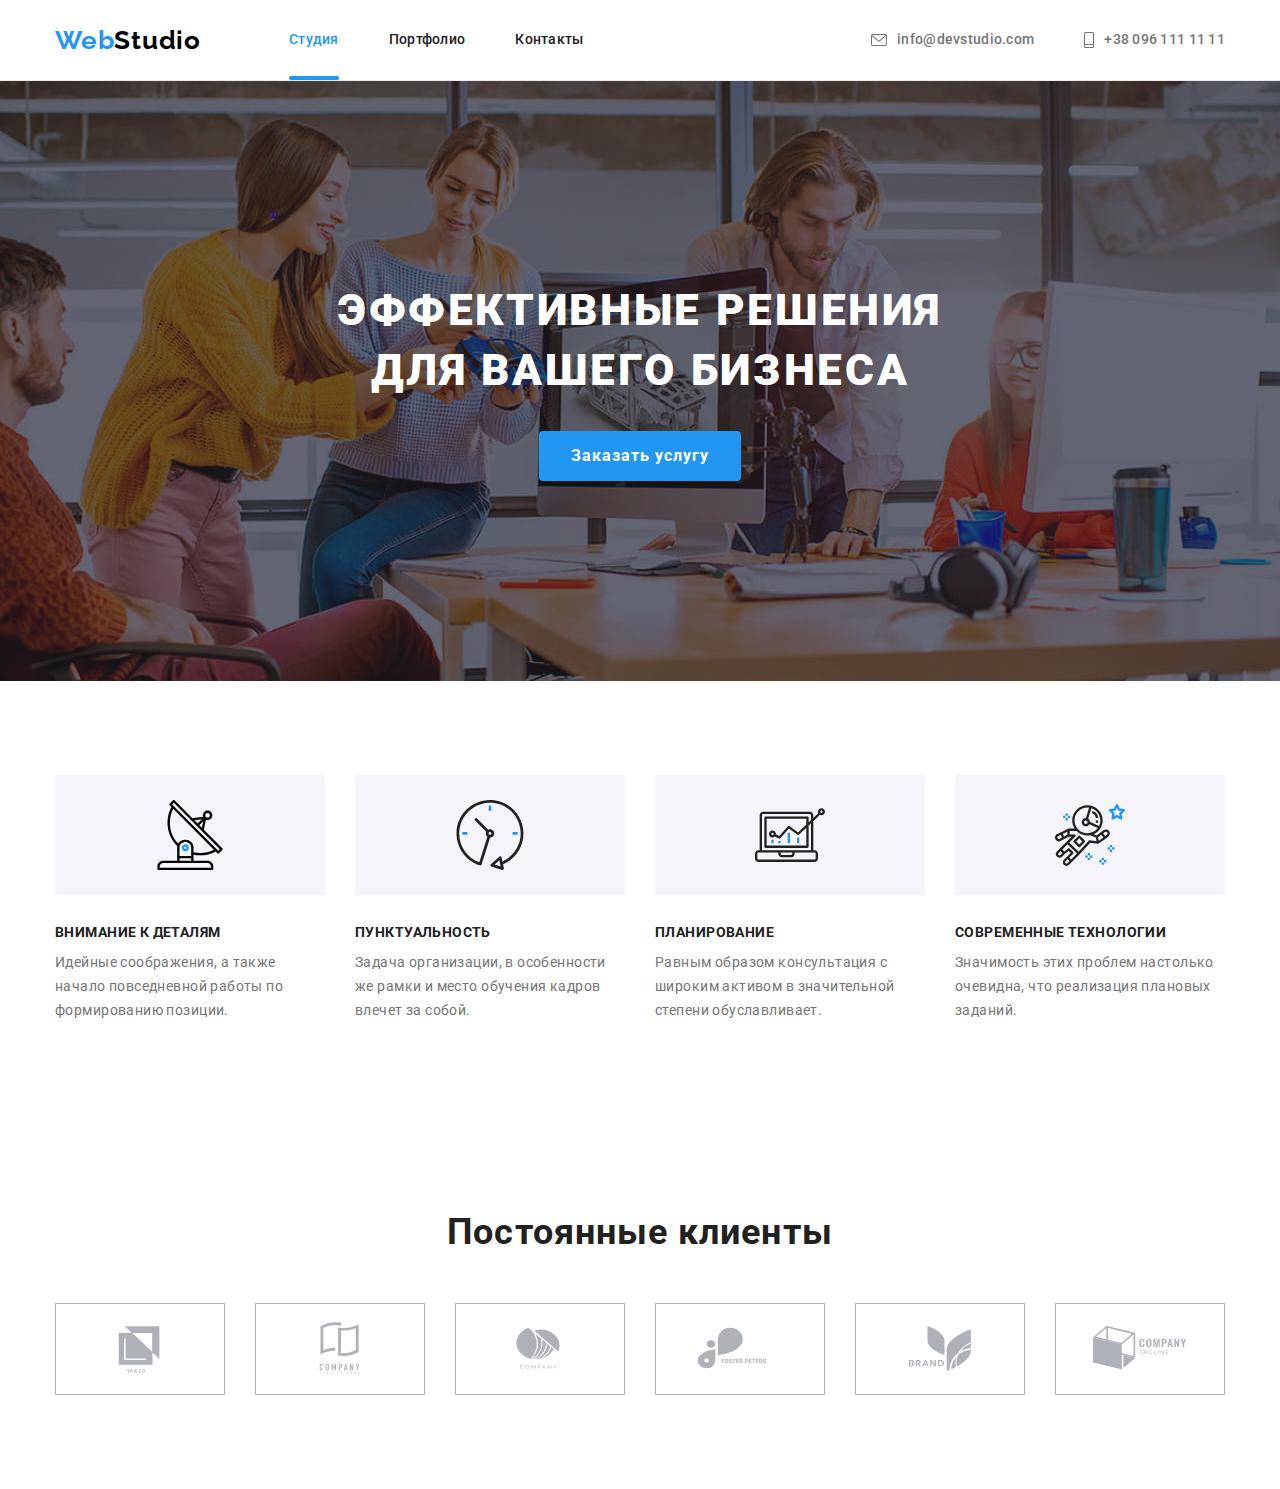
==== commit c903779d: "закончил наши клиенты" ====
--- a/index.html
+++ b/index.html
@@ -310,7 +310,7 @@
      </section> -->
 
      <!-- -------------------------clients ------------------------- -->
-    <!-- <section class="section our-clients">
+    <section class="section our-clients">
         <div class="container clients">
             <h2 class="clients__title">Постоянные клиенты</h2>
             <ul class="client__list">
@@ -361,7 +361,7 @@
             
         </div>
     
-    </section> -->
+    </section>
 
  </main>
  <!-- --------------------------footer------------------------------ -->
--- a/css/main.css
+++ b/css/main.css
@@ -502,16 +502,31 @@
 
 .client__list {
   display: flex;
+  flex-wrap: wrap;
+  margin: -15px;
   justify-content: space-between;
 }
 
 .client__item {
   border-radius: 4px;
-  width: 170px;
   height: 92px;
   display: flex;
   align-items: center;
   justify-content: center;
+  flex-basis: calc(100% / 2 - 30px);
+  margin: 15px;
+}
+
+@media screen and (min-width: 768px) {
+  .client__item {
+    flex-basis: calc(100% / 3 - 30px);
+  }
+}
+
+@media screen and (min-width: 1200px) {
+  .client__item {
+    flex-basis: calc(100% / 6 - 30px);
+  }
 }
 
 .client__link {
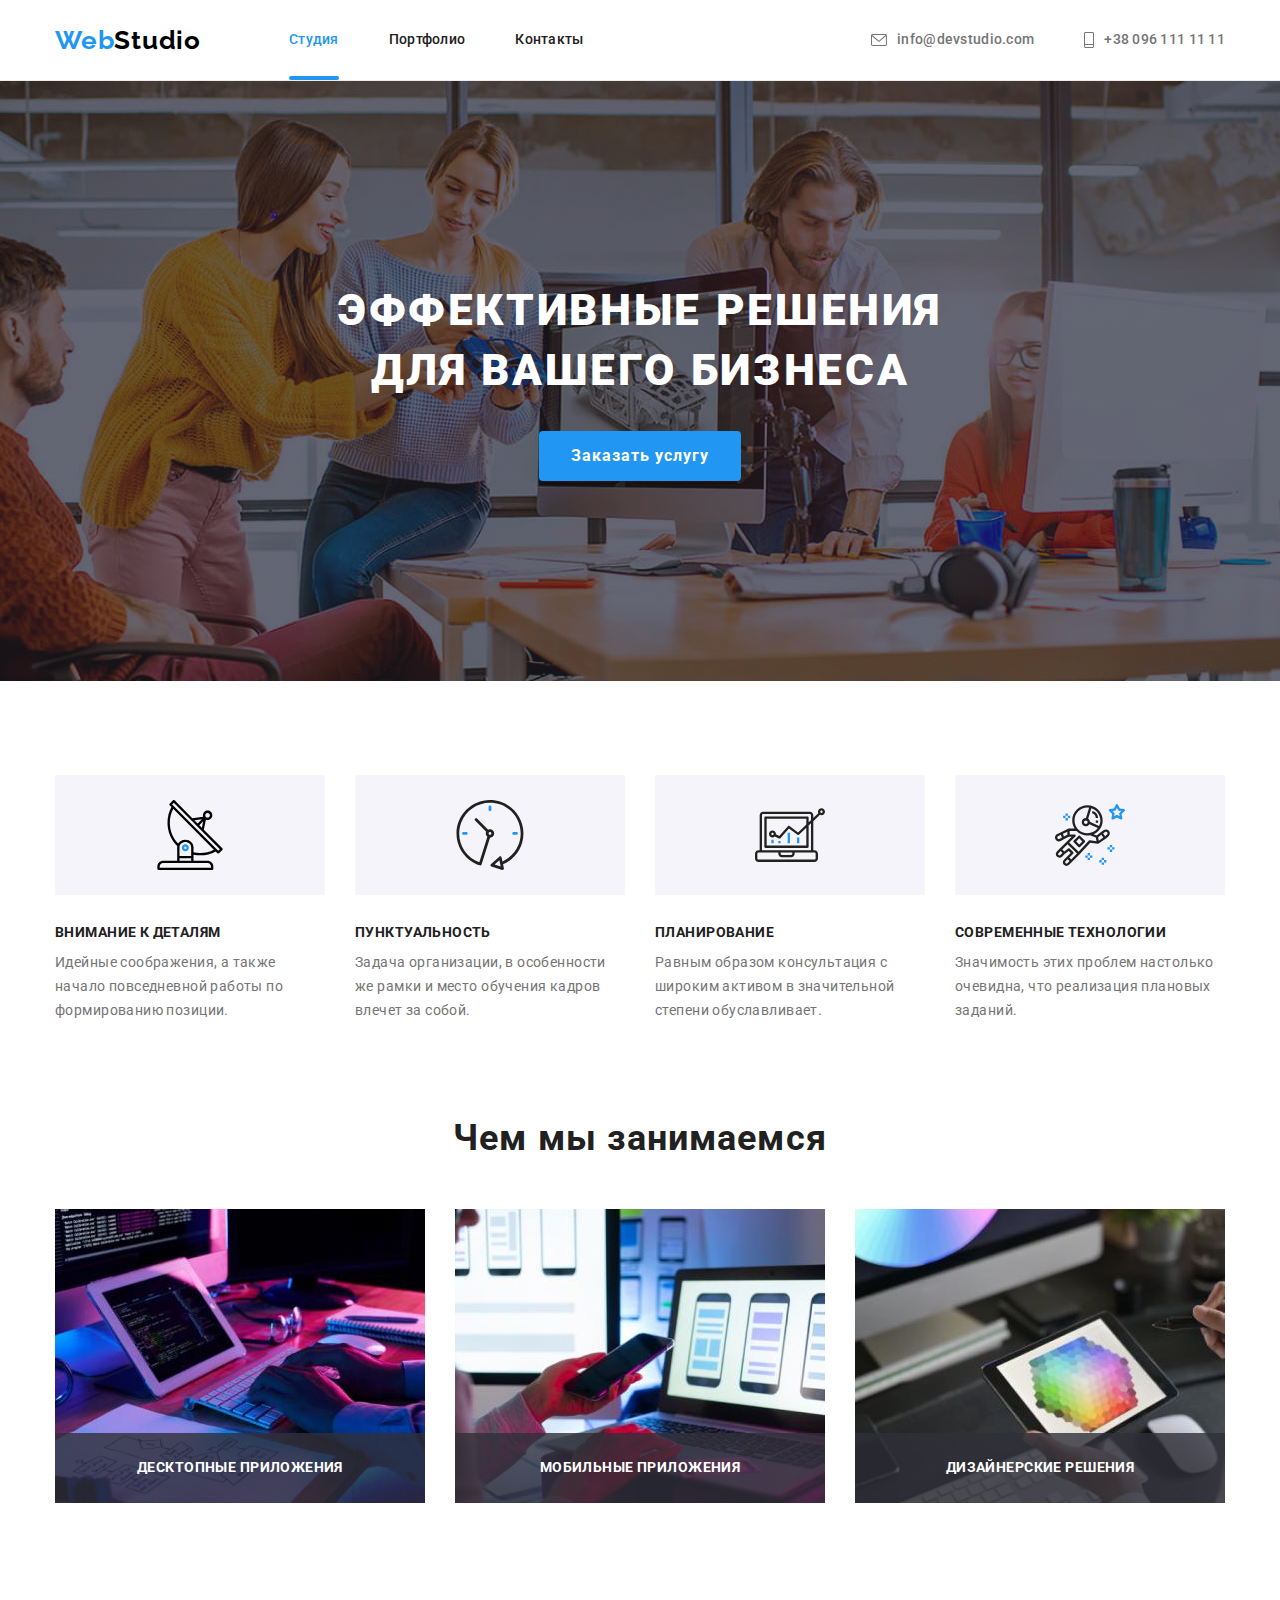
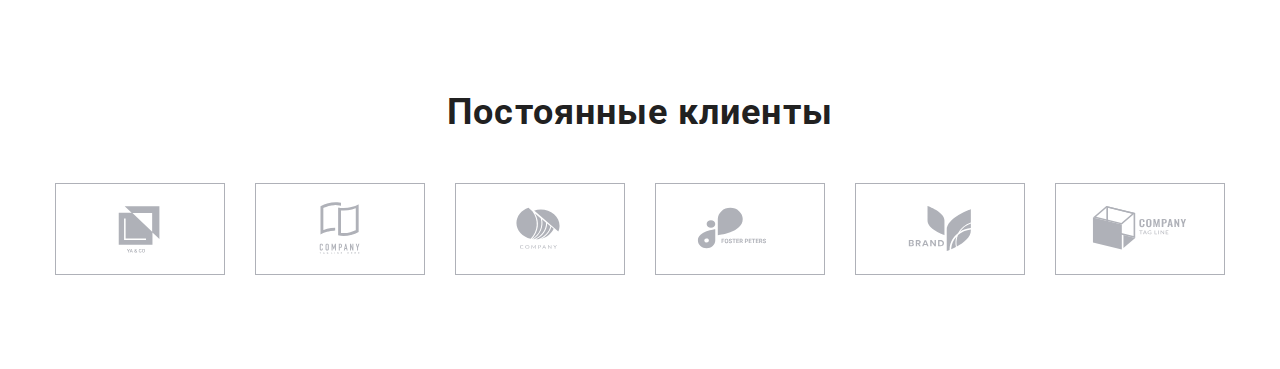
==== commit f8bd0b9d: "what we do complete" ====
--- a/index.html
+++ b/index.html
@@ -97,31 +97,40 @@
         </div>                
      </section>
      <!-- ---------------------------We do--------------------- -->
-     <!-- <section class="section we-do">
+     <section class="section we-do">
          <div class="container container__we-do">
          <h2 class="we-do__title">Чем мы занимаемся</h2>
          <ul class="we-do__list">
             <li class="we-do__link">
-            <img src="./images/img1m.jpg" alt="рабочий стол человека за работой №1" width="370" height="294">
+            <img 
+            srcset="./images/occ-1-desktop.jpg 1x, 
+            ./images/occ-1-desktop@2x.jpg 2x " 
+            src="./images/occ-1-desktop.jpg" alt="рабочий стол человека за работой №1" width="370" height="294">
             <div class="we-do__box-image">
                 <div class="we-do__box-title">Десктопные приложения</div>
             </div></li>
 
             <li class="we-do__link">
-            <img src="./images/img2m.jpg" alt="рабочий стол человека за работой №2" width="370" height="294">
+            <img 
+            srcset="./images/occ-2-desktop.jpg 1x, 
+            ./images/occ-2-desktop@2x.jpg 2x " 
+            src="./images/occ-2-desktop.jpg" alt="рабочий стол человека за работой №2" width="370" height="294">
             <div class="we-do__box-image">
                 <div class="we-do__box-title">Мобильные приложения</div>
             </div></li>
 
             <li class="we-do__link">
-            <img src="./images/img3m.jpg" alt="рабочий стол человека за работой №3" width="370" height="294">
+            <img 
+            srcset="./images/occ-3-desktop.jpg 1x, 
+            ./images/occ-3-desktop@2x.jpg 2x " 
+            src="./images/occ-3-desktop.jpg" alt="рабочий стол человека за работой №3" width="370" height="294">
             <div class="we-do__box-image">
                 <div class="we-do__box-title">Дизайнерские решения</div>
             </div></li>
          </ul>  
         </div>
          
-     </section> -->
+     </section>
 
      <!-- --------------------------our team---------------- -->
      <!-- <section class="section our-team">
--- a/css/main.css
+++ b/css/main.css
@@ -287,7 +287,7 @@
   }
 }
 
-@media screen and (min-width: 769px) and (max-width: 1600px) {
+@media screen and (min-width: 769px) and (max-width: 2200px) {
   .hero__text {
     font-style: normal;
     font-weight: 900;
@@ -395,7 +395,14 @@
 }
 
 .section.we-do {
+  display: none;
   padding-top: 0px;
+}
+
+@media screen and (min-width: 1200px) {
+  .section.we-do {
+    display: block;
+  }
 }
 
 .we-do__title {
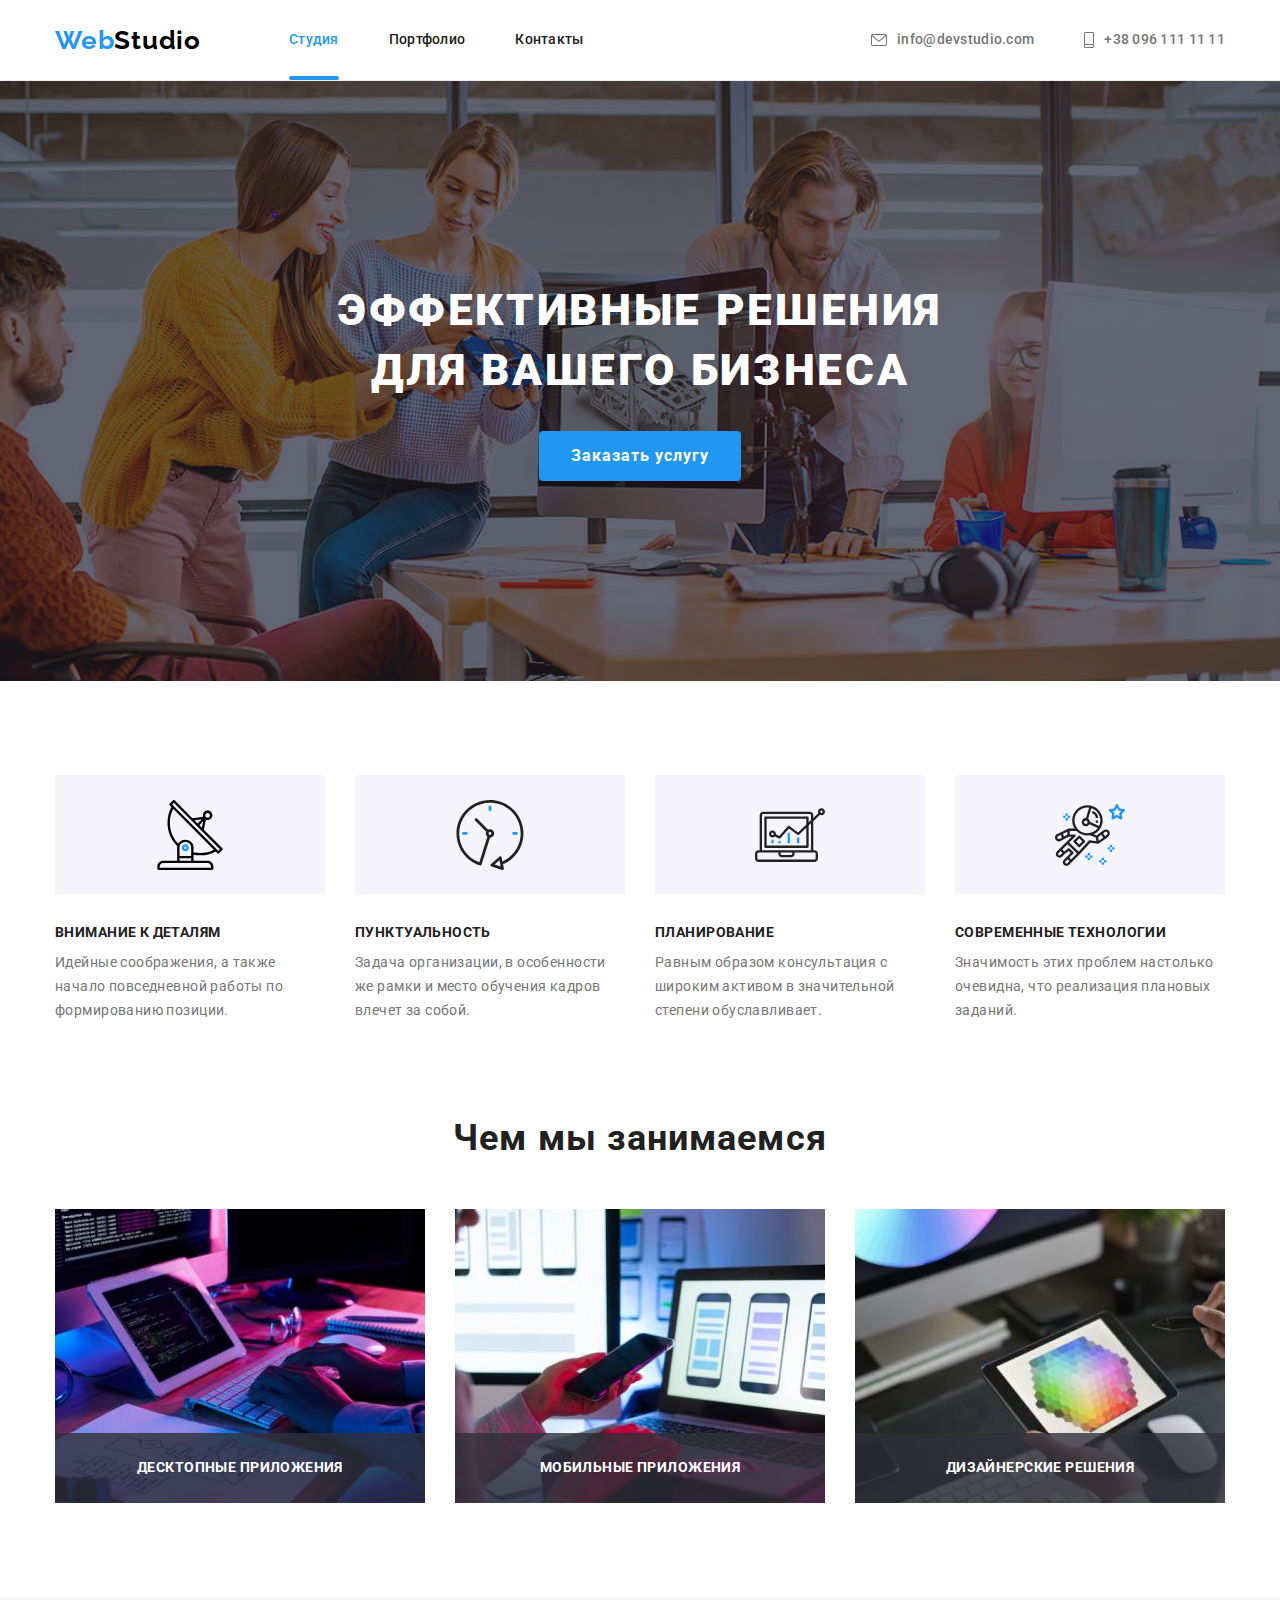
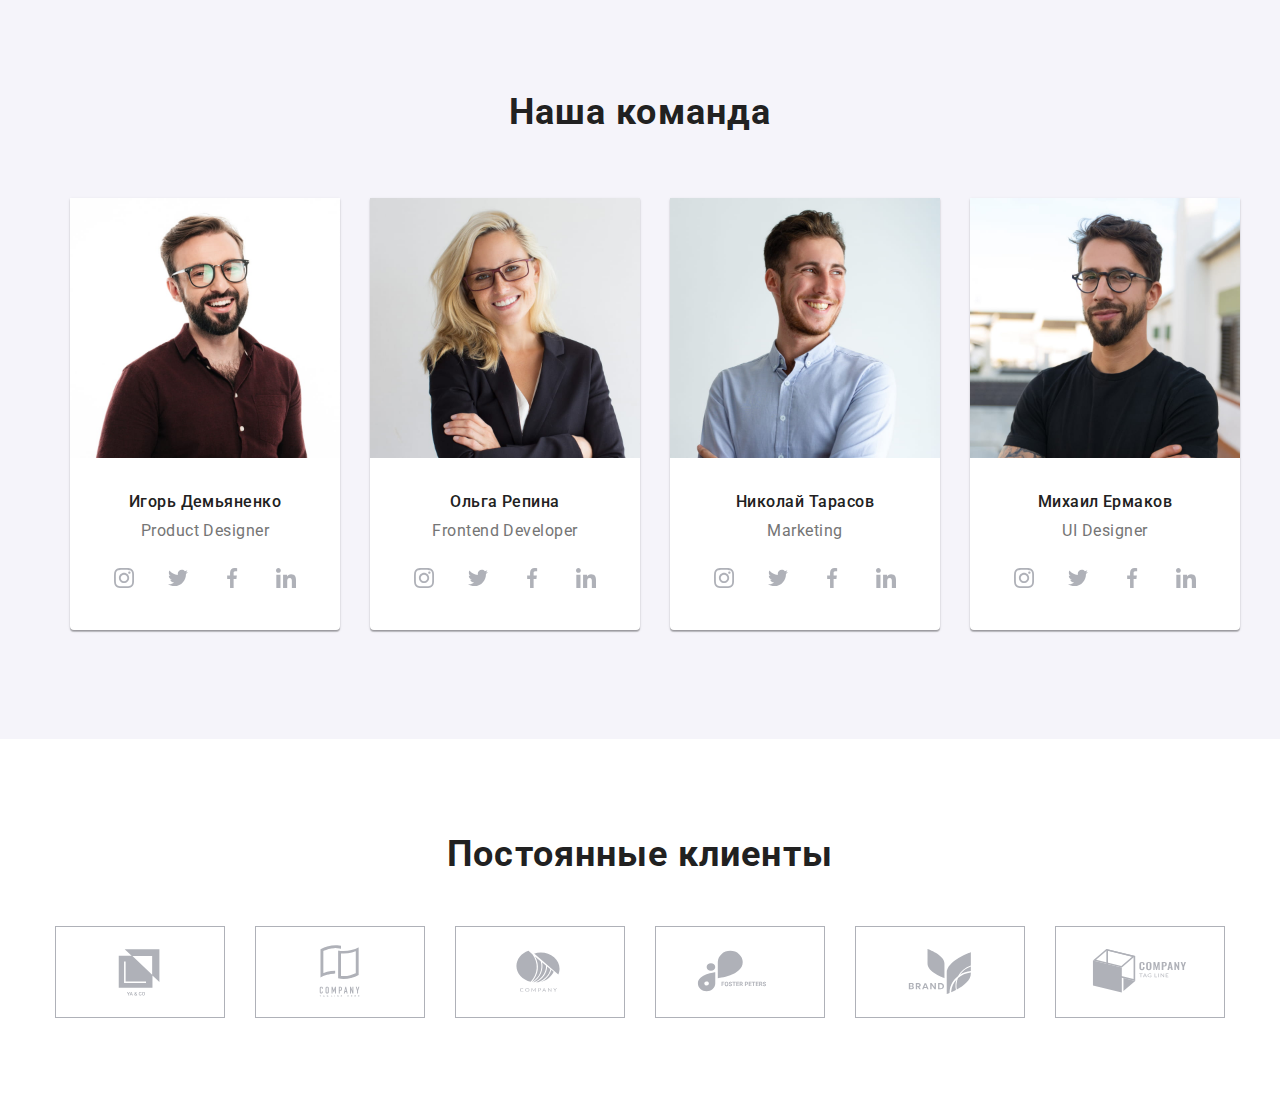
==== commit 91771843: "our team complete" ====
--- a/index.html
+++ b/index.html
@@ -133,7 +133,7 @@
      </section>
 
      <!-- --------------------------our team---------------- -->
-     <!-- <section class="section our-team">
+     <section class="section our-team">
         <div class="container container__our-team">
          <h2 class="our-team__title">Наша команда</h2>
          <ul class="our-team__list">
@@ -316,7 +316,7 @@
             </li>
          </ul>
         </div>
-     </section> -->
+     </section>
 
      <!-- -------------------------clients ------------------------- -->
     <section class="section our-clients">
--- a/css/main.css
+++ b/css/main.css
@@ -327,6 +327,7 @@
 
 .advantages__list {
   display: flex;
+  margin: -15px;
 }
 
 @media screen and (max-width: 1200px) {
@@ -334,6 +335,10 @@
     flex-wrap: wrap;
     justify-content: center;
   }
+}
+
+.advantages__item {
+  margin: 15px;
 }
 
 .advantages__iconbox {
@@ -351,23 +356,6 @@
   height: 70px;
 }
 
-.advantages__item:not(:last-child) {
-  margin-right: 30px;
-}
-
-@media screen and (max-width: 767px) {
-  .advantages__item:not(:last-child) {
-    margin-right: 0px;
-    margin-bottom: 30px;
-  }
-}
-
-@media screen and (max-width: 1198px) {
-  .advantages__item:not(:last-child) {
-    margin-bottom: 30px;
-  }
-}
-
 .advantages__title {
   font-weight: 700;
   font-size: 14px;
@@ -377,7 +365,7 @@
   color: var(--second-title-color);
   display: block;
   margin-bottom: 10px;
-  width: 270px;
+  width: 450px;
 }
 
 @media screen and (max-width: 767px) {
@@ -386,12 +374,36 @@
   }
 }
 
+@media screen and (min-width: 768px) and (max-width: 1199px) {
+  .advantages__title {
+    width: 354px;
+  }
+}
+
+@media screen and (min-width: 1200px) {
+  .advantages__title {
+    width: 270px;
+  }
+}
+
 .advantages__text {
   font-size: 14px;
   line-height: 1.71;
   letter-spacing: 0.03em;
   display: block;
-  width: 270px;
+  width: 450px;
+}
+
+@media screen and (min-width: 768px) and (max-width: 1199px) {
+  .advantages__text {
+    width: 354px;
+  }
+}
+
+@media screen and (min-width: 1200px) {
+  .advantages__text {
+    width: 270px;
+  }
 }
 
 .section.we-do {
@@ -463,15 +475,45 @@
   margin-bottom: 50px;
 }
 
-.our-team__list {
-  display: flex;
-  justify-content: space-between;
+@media screen and (max-width: 1199px) {
+  .our-team__list {
+    margin: -15px;
+  }
+}
+
+@media screen and (min-width: 768px) and (max-width: 1199px) {
+  .our-team__list {
+    display: flex;
+    flex-wrap: wrap;
+  }
+}
+
+@media screen and (min-width: 1200px) {
+  .our-team__list {
+    display: flex;
+    justify-content: space-between;
+  }
 }
 
 .our-team__item {
   background: #ffffff;
   box-shadow: 0px 1px 3px rgba(0, 0, 0, 0.12), 0px 1px 1px rgba(0, 0, 0, 0.14), 0px 2px 1px rgba(0, 0, 0, 0.2);
   border-radius: 0px 0px 4px 4px;
+  margin: 15px;
+  text-align: center;
+}
+
+@media screen and (max-width: 767px) {
+  .our-team__item {
+    margin-bottom: 30px;
+  }
+}
+
+@media screen and (min-width: 768px) and (max-width: 1199px) {
+  .our-team__item {
+    flex-basis: calc(100% / 2 - 30px);
+    text-align: center;
+  }
 }
 
 .our-team__comand-description {
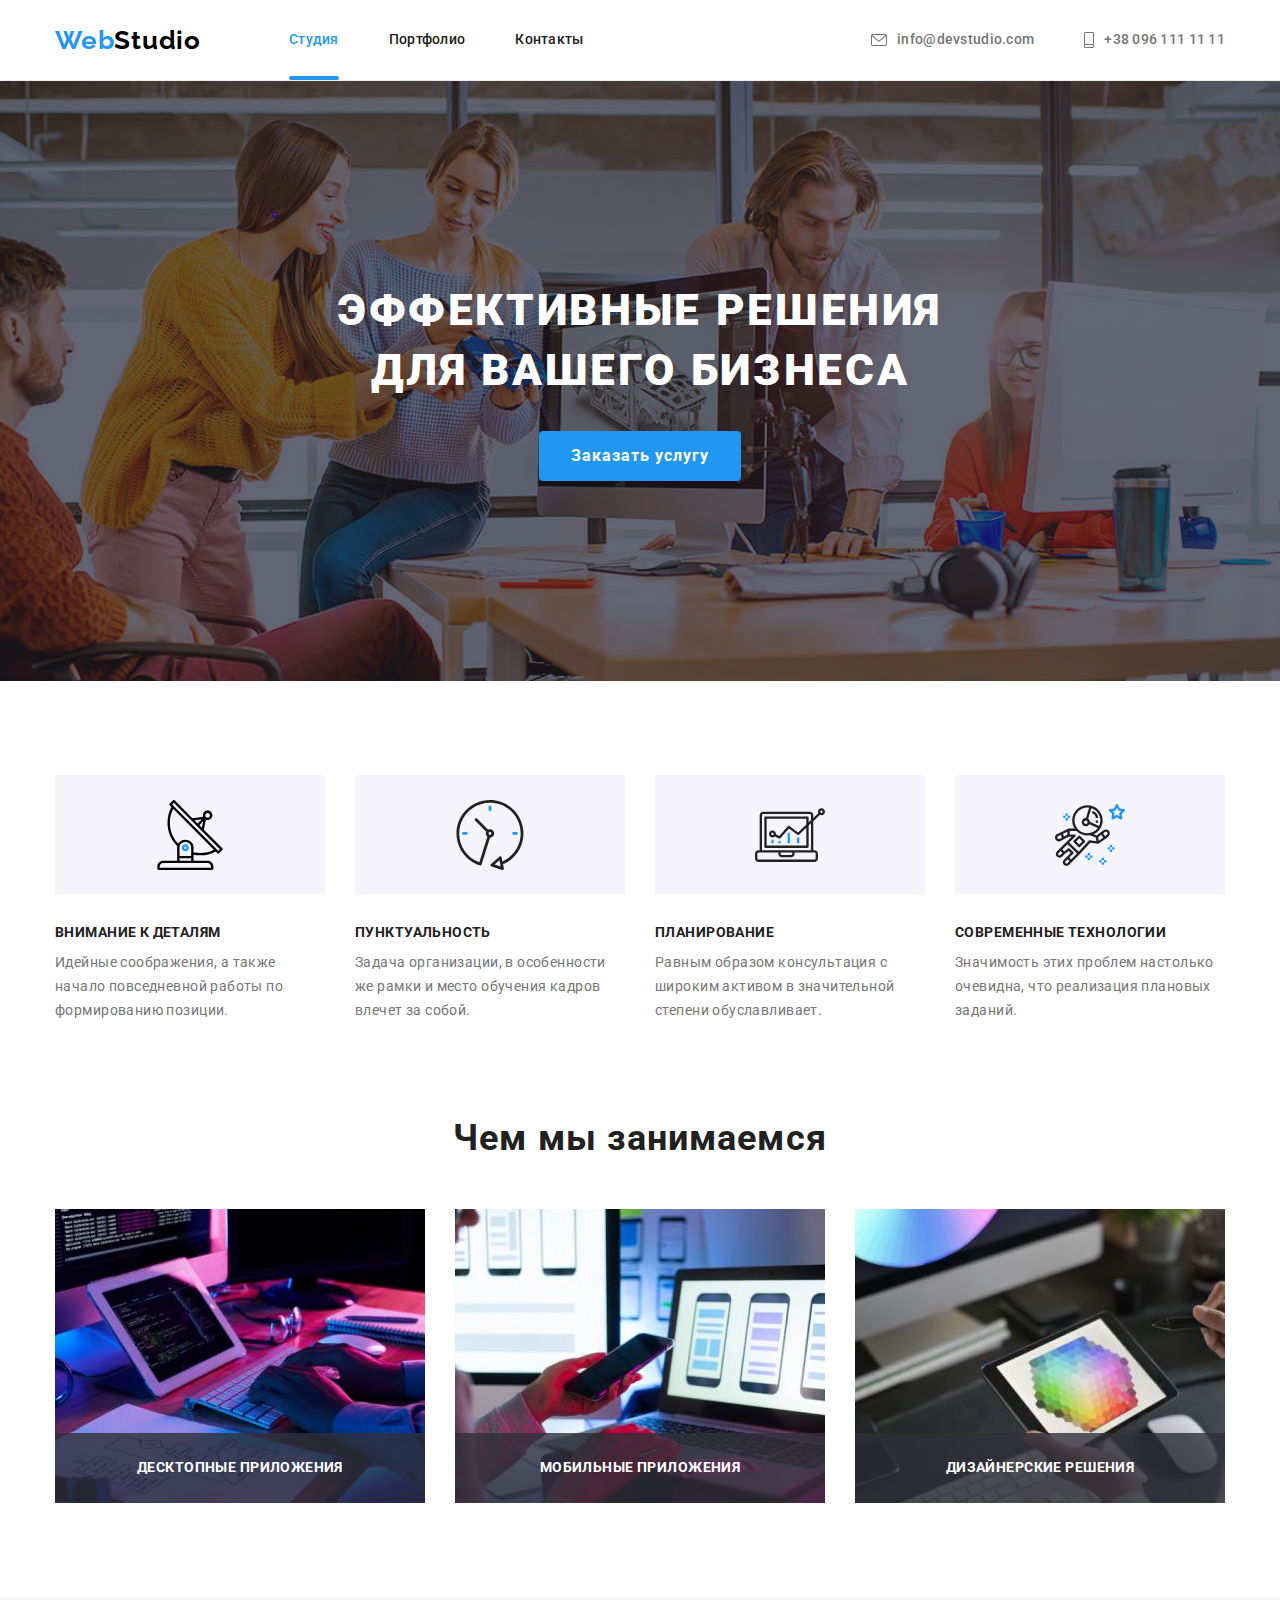
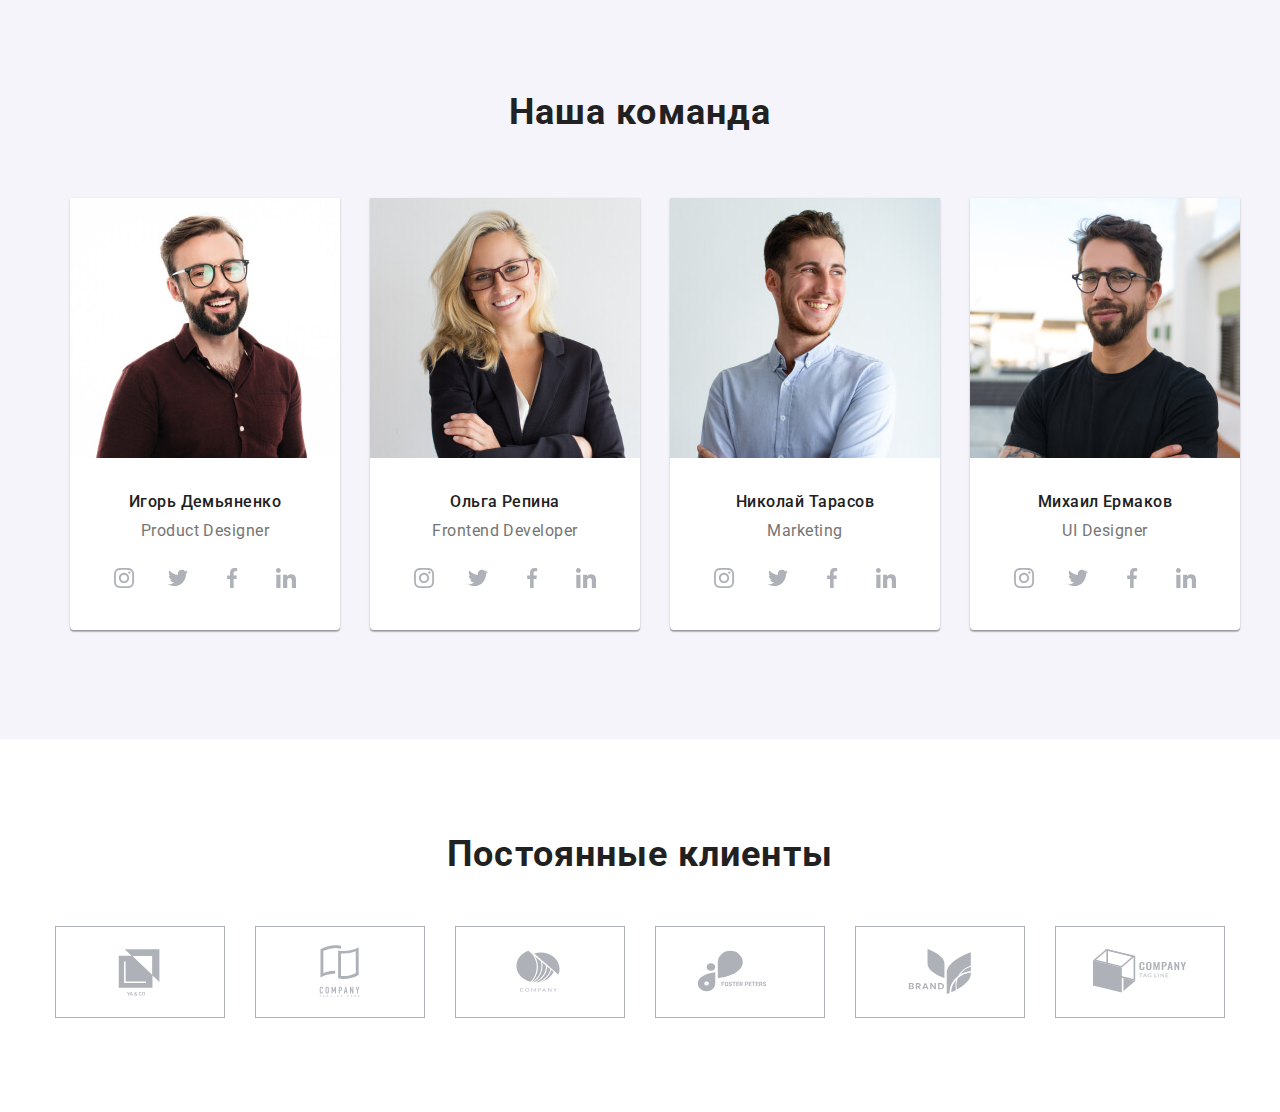
==== commit abaa3f71: "foto our team" ====
--- a/index.html
+++ b/index.html
@@ -138,7 +138,16 @@
          <h2 class="our-team__title">Наша команда</h2>
          <ul class="our-team__list">
             <li class="our-team__item">
-                <img src="./images/imgf1m.jpg" alt="Игорь Демьяненко Product Designer" width="270" height="260">
+
+                <picture>
+                    <source srcset="./images/team-1-desktop.jpg 1x, ./images/team-1-desktop@2x.jpg 2x" media="(min-width: 1200px)" type="image/jpg" />
+
+                    <source srcset="./images/team-1-tablet.jpg 1x, ./images/team-1-tablet@2x.jpg 2x" media="(min-width: 768px)" type="image/jpg" />
+
+                    <source srcset="./images/team-1.jpg 1x, ./images/team-1@2x.jpg 2x" media="(min-width: 320px)" type="image/jpg" />
+
+                <img class="our-team__foto" src="./images/team-1-desktop@2x.jpg" alt="Игорь Демьяненко Product Designer" >
+                </picture>
                 <div class="our-team__comand-description">
                 <h3 class="our-team__comand-description--name-foto">Игорь Демьяненко</h3>
                 <p class="our-team__comand-description--position">Product Designer</p>
@@ -183,7 +192,19 @@
             </li>
 
             <li class="our-team__item">
-                <img src="./images/imgf2m.jpg" alt="Ольга Репина Frontend Developer" width="270" height="260">
+
+                <picture>
+                    <source srcset="./images/team-2-desktop.jpg 1x, ./images/team-2-desktop@2x.jpg 2x" media="(min-width: 1200px)"
+                        type="image/jpg" />
+                    
+                    <source srcset="./images/team-2-tablet.jpg 1x, ./images/team-2-tablet@2x.jpg 2x" media="(min-width: 768px)"
+                        type="image/jpg" />
+                    
+                    <source srcset="./images/team-2.jpg 1x, ./images/team-2@2x.jpg 2x" media="(min-width: 320px)" type="image/jpg" />
+                <img src="./images/team-2-desktop@2x.jpg" alt="Ольга Репина Frontend Developer" >
+                </picture>
+
+
                 <div class="our-team__comand-description">
                 <h3 class="our-team__comand-description--name-foto">Ольга Репина</h3>
                 <p class="our-team__comand-description--position">Frontend Developer</p>
@@ -227,7 +248,18 @@
             </li>
 
             <li class="our-team__item">
-                <img src="./images/imgf3m.jpg" alt="Николай Тарасов Marketing" width="270" height="260">
+
+                <picture>
+                    <source srcset="./images/team-3-desktop.jpg 1x, ./images/team-3-desktop@2x.jpg 2x" media="(min-width: 1200px)"
+                        type="image/jpg" />
+                    
+                    <source srcset="./images/team-3-tablet.jpg 1x, ./images/team-3-tablet@2x.jpg 2x" media="(min-width: 768px)"
+                        type="image/jpg" />
+                    
+                    <source srcset="./images/team-3.jpg 1x, ./images/team-3@2x.jpg 2x" media="(min-width: 320px)" type="image/jpg" />
+                <img src="./images/team-3-desktop@2x.jpg" alt="Николай Тарасов Marketing" >
+                </picture>
+
                 <div class="our-team__comand-description">
                 <h3 class="our-team__comand-description--name-foto">Николай Тарасов</h3>
                 <p class="our-team__comand-description--position">Marketing</p>
@@ -271,7 +303,18 @@
             </li>
 
             <li class="our-team__item">
-                <img src="./images/imgf4m.jpg" alt="Михаил Ермаков UI Designer" width="270" height="260">
+
+                <picture>
+                    <source srcset="./images/team-4-desktop.jpg 1x, ./images/team-4-desktop@2x.jpg 2x" media="(min-width: 1200px)"
+                        type="image/jpg" />
+                    
+                    <source srcset="./images/team-4-tablet.jpg 1x, ./images/team-4-tablet@2x.jpg 2x" media="(min-width: 768px)"
+                        type="image/jpg" />
+                    
+                    <source srcset="./images/team-4.jpg 1x, ./images/team-4@2x.jpg 2x" media="(min-width: 320px)" type="image/jpg" />
+                <img src="./images/team-4-desktop@2x.jpg" alt="Михаил Ермаков UI Designer" >
+                </picture>
+
                 <div class="our-team__comand-description">
                 <h3 class="our-team__comand-description--name-foto">Михаил Ермаков</h3>
                 <p class="our-team__comand-description--position">UI Designer</p>
--- a/css/main.css
+++ b/css/main.css
@@ -539,6 +539,10 @@
   margin-bottom: 16px;
 }
 
+.our-team__foto {
+  object-fit: contain;
+}
+
 .clients__title {
   font-weight: 700;
   font-size: 36px;
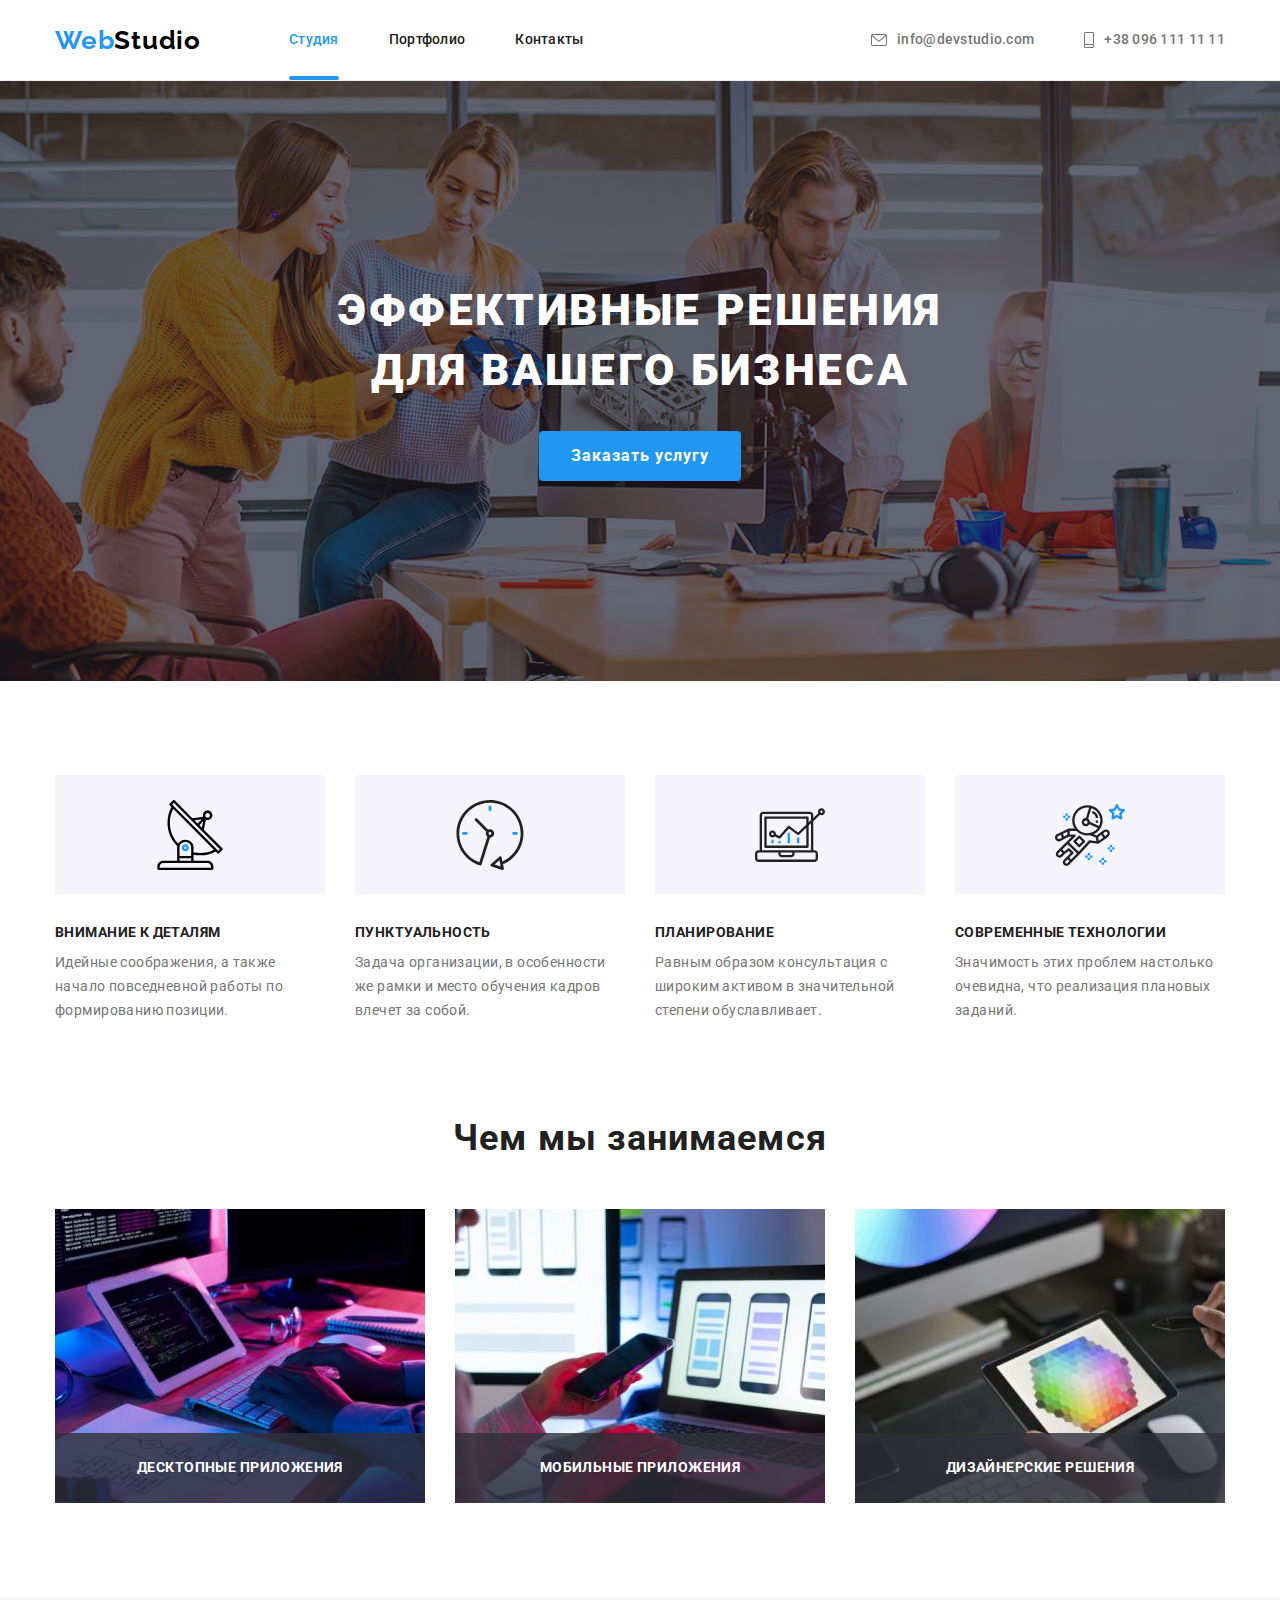
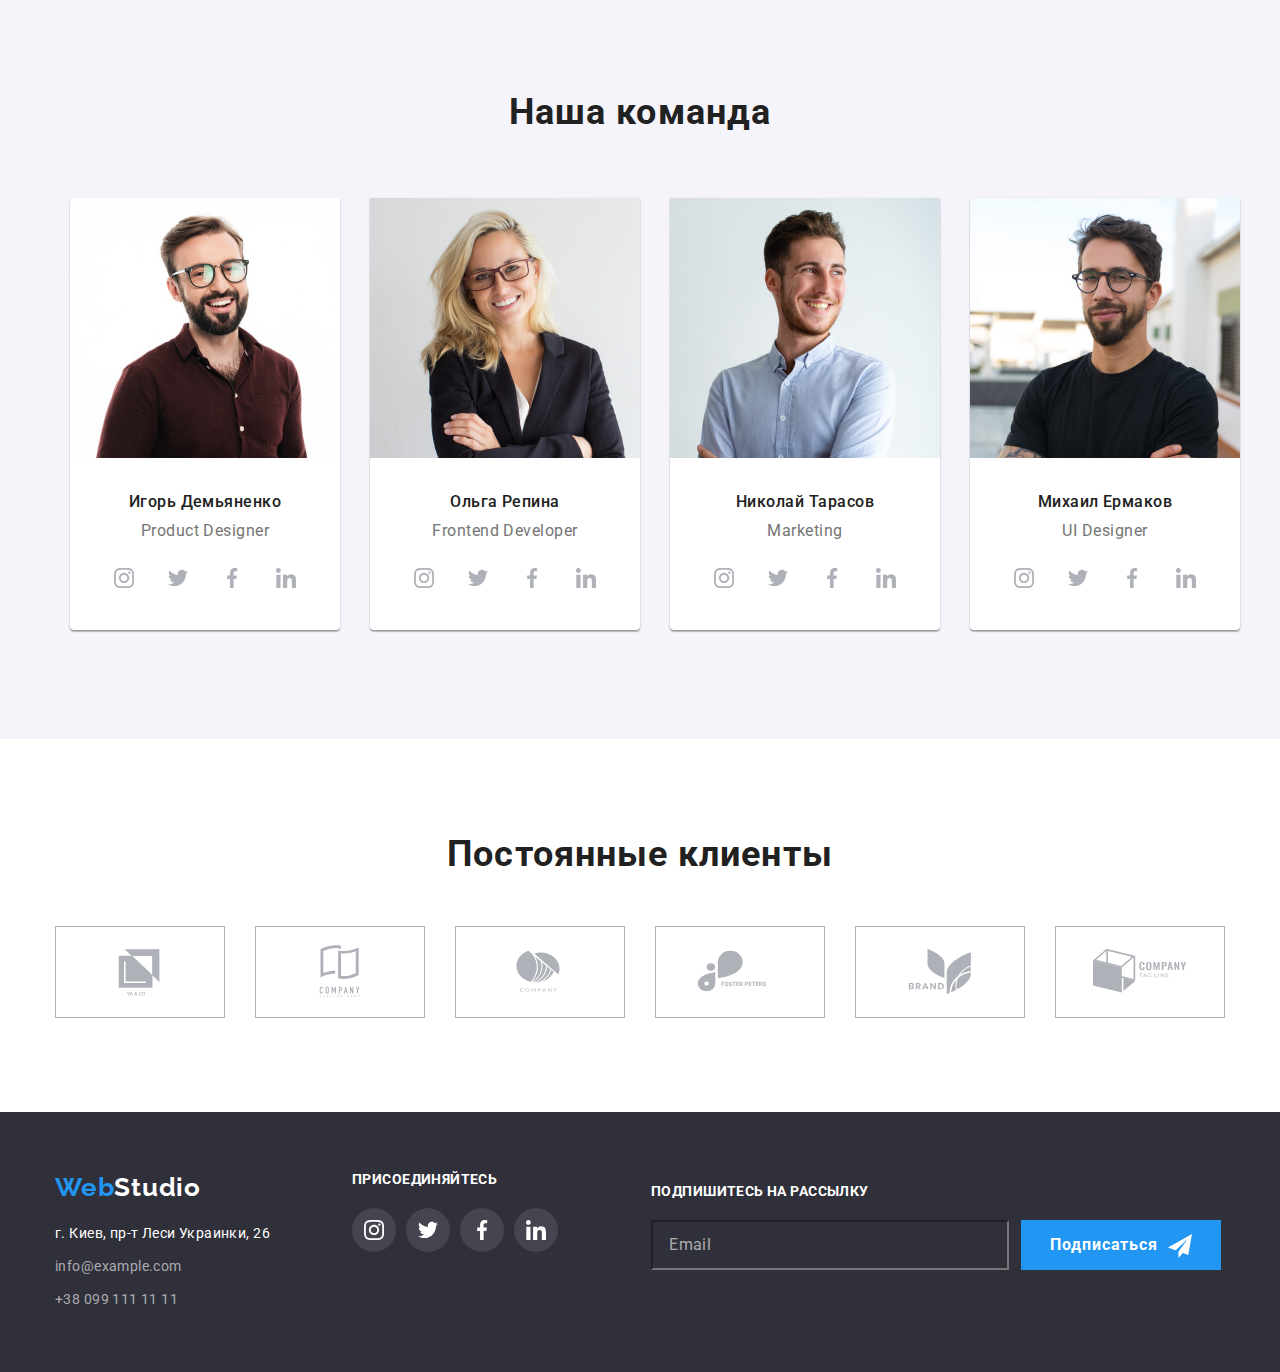
==== commit a069d7e4: "футер практически закончил" ====
--- a/index.html
+++ b/index.html
@@ -416,9 +416,16 @@
     </section>
 
  </main>
- <!-- --------------------------footer------------------------------ -->
- <!-- <footer class="footer-all">
+
+
+
+ <!---------------- footer -------------->
+
+
+
+ <footer class="footer-all">
      <div class="container container__footer">
+         <div class="wrap-logo-addres__join">
          <div class="wrap-logo-addres">
     <a class="logo" href="">Web<span class="logo__footer">Studio</span></a>
     <address class="adress">
@@ -430,10 +437,10 @@
             <li class="adress__item"><a class="footer__contact" href="tel:+380991111111">+38 099 111 11 11</a></li>
         </ul>        
     </address>
-    </div> -->
+    </div>
     <!-- ----------------------join----------------------------- -->
-    <!-- <div class="join">
-        <p class="join__title">присоединяйтесь</p>
+    <div class="join">
+        <h3 class="join__title">присоединяйтесь</h3>
     
 <ul class="social__list">
     <li class="social__items">
@@ -471,10 +478,11 @@
         </a>
     </li>
 </ul>
-    </div> -->
+    </div>
+    </div>
 <!-- -------------------------- subscription ------------------------>
 
-    <!-- <div class="subscription"><p class="subscription__title">Подпишитесь на рассылку</p>
+    <div class="subscription"><p class="subscription__title">Подпишитесь на рассылку</p>
     
     <form action="#" class="subscription__form">
     <input type="email" class="subscription__input" placeholder="Email">    
@@ -490,7 +498,7 @@
     
 
     </div>
- </footer> -->
+ </footer>
 
 
 
--- a/css/main.css
+++ b/css/main.css
@@ -611,13 +611,35 @@
   margin-right: auto;
 }
 
-.container__footer {
-  display: flex;
-  align-items: baseline;
-}
-
-.wrap-logo-addres {
-  margin-right: 63px;
+@media screen and (max-width: 767px) {
+  .footer-all {
+    text-align: center;
+  }
+}
+
+@media screen and (min-width: 1200px) {
+  .footer-all {
+    display: flex;
+  }
+}
+
+@media screen and (min-width: 1200px) {
+  .container__footer {
+    display: flex;
+    align-items: baseline;
+  }
+}
+
+@media screen and (min-width: 1200px) {
+  .wrap-logo-addres {
+    margin-right: 63px;
+  }
+}
+
+@media screen and (min-width: 768px) and (max-width: 1199px) {
+  .wrap-logo-addres {
+    margin-left: 61px;
+  }
 }
 
 .adress__text {
@@ -647,8 +669,33 @@
   margin-bottom: 9px;
 }
 
+@media screen and (max-width: 767px) {
+  .adress__list {
+    margin-bottom: 60px;
+  }
+}
+
+@media screen and (min-width: 768px) {
+  .wrap-logo-addres__join {
+    display: flex;
+  }
+}
+
 .join {
   margin-right: 93px;
+}
+
+@media screen and (max-width: 767px) {
+  .join {
+    text-align: center;
+    margin-right: 0px;
+  }
+}
+
+@media screen and (min-width: 768px) and (max-width: 1199px) {
+  .join {
+    margin-left: 165px;
+  }
 }
 
 .join__title {
@@ -660,7 +707,6 @@
   letter-spacing: 0.03em;
   text-transform: uppercase;
   margin-bottom: 20px;
-  width: 145px;
   height: 16px;
   color: #ffffff;
 }
@@ -690,8 +736,10 @@
   color: #ffffff;
 }
 
-.subscription__form {
-  display: flex;
+@media screen and (min-width: 1200px) {
+  .subscription__form {
+    display: flex;
+  }
 }
 
 .subscription__input {
@@ -722,6 +770,8 @@
 .subscription__button {
   width: 200px;
   height: 50px;
+  margin-left: auto;
+  margin-right: auto;
   font-family: Roboto;
   font-style: normal;
   font-weight: bold;
@@ -734,6 +784,19 @@
   justify-content: center;
   color: #ffffff;
   background-color: var(--main-logo-color);
+}
+
+@media screen and (max-width: 1199px) {
+  .subscription__button {
+    margin-top: 20px;
+  }
+}
+
+@media screen and (max-width: 1199px) {
+  .subscription {
+    margin-top: 60px;
+    text-align: center;
+  }
 }
 
 .backdrop {
